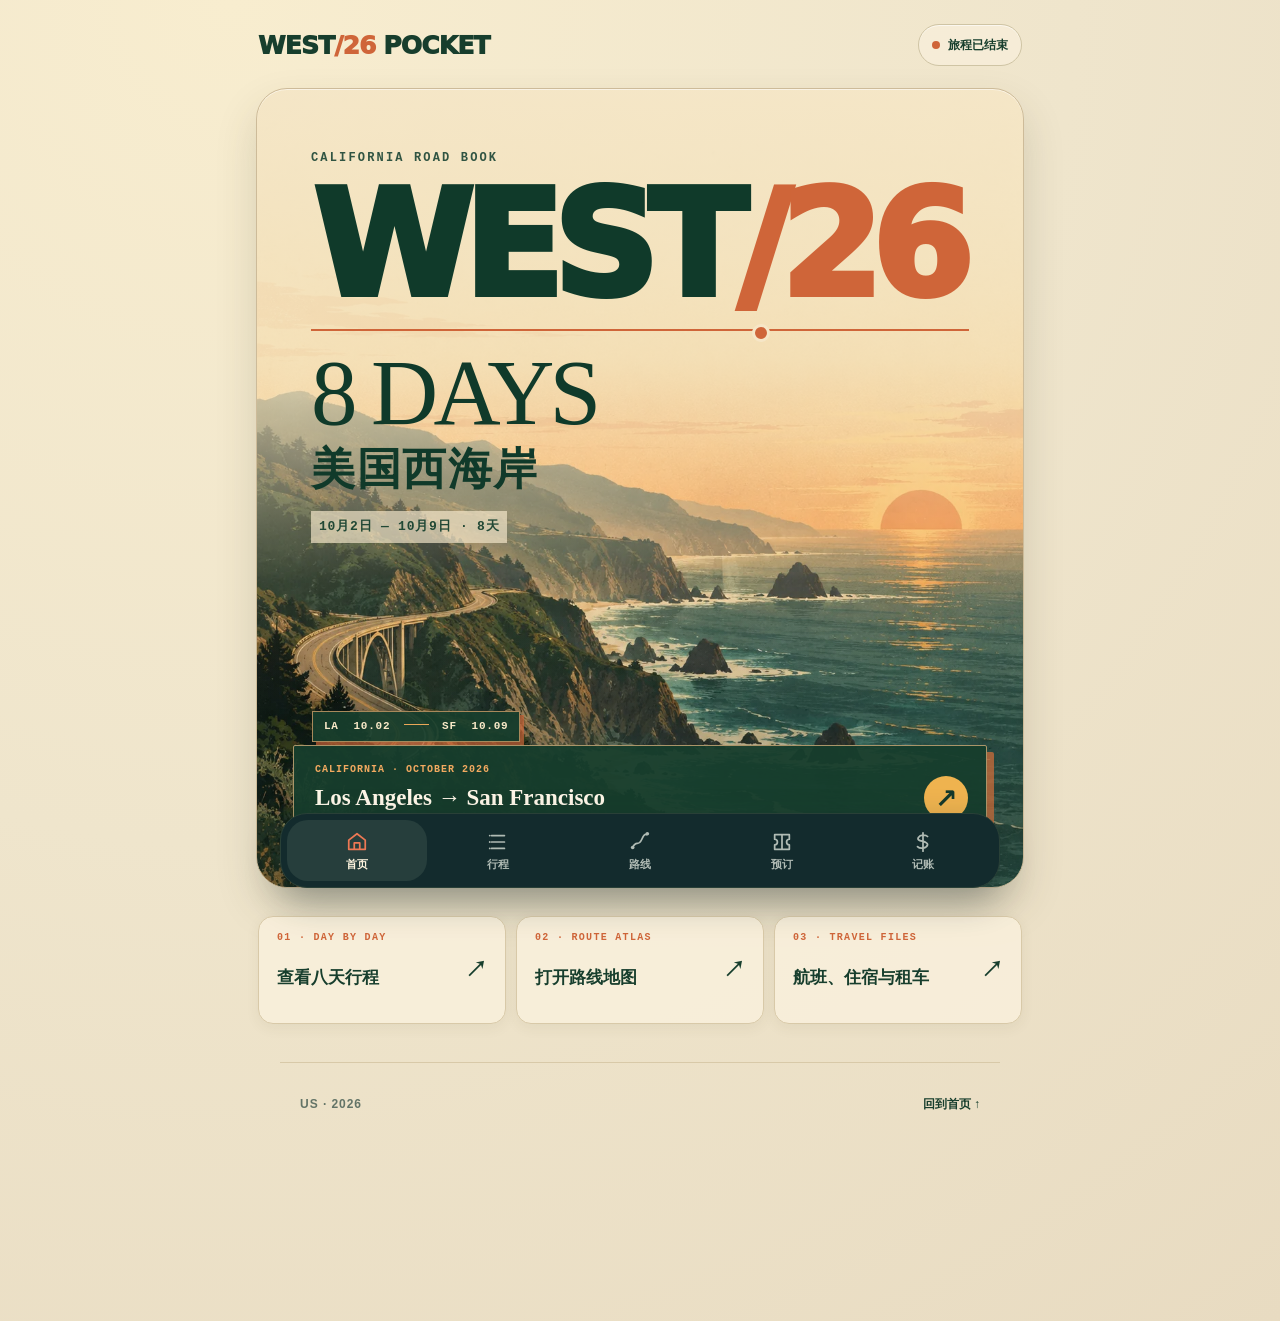
==== us-westcoast-2026/index.html @ 89ce32a7 "Unify travel site around colorful West Coast pocket style" ====
<!doctype html>
<html lang="zh-CN">
<head>
  <meta charset="utf-8">
  <meta name="viewport" content="width=device-width, initial-scale=1, viewport-fit=cover">
  <meta name="theme-color" content="#efe6d1">
  <meta name="format-detection" content="telephone=no">
  <meta name="apple-mobile-web-app-capable" content="yes">
  <meta name="apple-mobile-web-app-status-bar-style" content="default">
  <title>美国西海岸八日旅行</title>
  <meta name="description" content="2026 年 10 月美国西海岸八日旅行计划，包含航班、路线、每日行程、租车、待办与记账。">
  <link rel="stylesheet" href="styles.css?v=20260910-3">
  <link rel="stylesheet" href="ledger.css?v=20260910-2">
  <link rel="stylesheet" href="poster-theme.css?v=20260928-3">
  <link rel="stylesheet" href="unified-theme.css?v=20260928-1">
  <script src="runtime-storage.js?v=20260910-2" defer></script>
  <script src="overview-map.js?v=20260910-2" defer></script>
  <script src="atlas-ui.js?v=20260928-1" defer></script>
  <script src="app.js?v=20260928-1" defer></script>
  <script src="ticket-pdf-preview.js?v=20260910-2" defer></script>
  <script src="ledger.js?v=20260928-1" defer></script>
  <script src="site-navigation.js?v=20260910-2" defer></script>
</head>
<body>
  <a class="skip-link" id="skip-link" href="#main">跳到主要内容</a>
  <header class="topbar" id="topbar">
    <a class="wordmark" id="wordmark" href="#top" aria-label="返回顶部"></a>
    <nav class="primary-navigation" aria-label="主要模块">
      <details class="travel-navigation" id="travel-navigation" hidden>
        <summary id="travel-navigation-trigger">旅行信息</summary>
        <div class="travel-navigation-menu" role="menu" aria-label="旅行信息栏目">
          <a href="#flights" role="menuitem" data-module="flights" hidden>航班</a>
          <a href="#route" role="menuitem" data-module="overview" hidden>路线</a>
          <a href="#itinerary" role="menuitem" data-module="itinerary" hidden>行程</a>
          <a href="#drive" role="menuitem" data-module="driving" hidden>自驾</a>
          <a href="#prep" role="menuitem" data-module="todo" hidden>Todo</a>
        </div>
      </details>
      <a class="primary-navigation__ledger" id="ledger-navigation-link" href="#ledger" data-module="ledger" hidden>记账</a>
    </nav>
  </header>

  <main id="main" data-site-view="travel">
    <div class="travel-panel travel-panel--home" data-travel-panel="home">
      <div class="home-topline">
        <span class="home-edition">WEST<span>/26</span> POCKET</span>
        <span class="departure-pill"><i aria-hidden="true"></i><span id="departure-pill">旅程即将开启</span></span>
      </div>
      <section class="hero" id="top" aria-labelledby="trip-title">
        <div class="hero__copy">
          <p class="hero__eyebrow" id="trip-eyebrow">CALIFORNIA ROAD BOOK</p>
          <span class="hero__masthead" aria-hidden="true">WEST<span>/26</span></span>
          <span class="hero__rule" aria-hidden="true"></span>
          <p class="hero__days" id="poster-day-count">8 DAYS</p>
          <h1 id="trip-title">美国西海岸</h1>
          <p class="hero__date" id="trip-date"></p>
        </div>
        <span class="hero__map-stamp" aria-hidden="true">LA&nbsp; 10.02 <i></i> SF&nbsp; 10.09</span>
        <div class="hero__destination">
          <div><span>CALIFORNIA · OCTOBER 2026</span><strong>Los Angeles → San Francisco</strong><small>穿越约书亚树的沙漠，沿太平洋海岸向北。</small></div>
          <a href="#itinerary" aria-label="查看每日行程">↗</a>
        </div>
      </section>
      <div class="home-shortcuts" aria-label="旅程快捷入口">
        <a href="#itinerary"><span>01 · DAY BY DAY</span><strong>查看八天行程</strong><b aria-hidden="true">↗</b></a>
        <a href="#route"><span>02 · ROUTE ATLAS</span><strong>打开路线地图</strong><b aria-hidden="true">↗</b></a>
        <a href="#bookings"><span>03 · TRAVEL FILES</span><strong>航班、住宿与租车</strong><b aria-hidden="true">↗</b></a>
      </div>
    </div>

    <div class="travel-panel" data-travel-panel="itinerary" hidden>
      <div class="panel-intro"><span>01 / EIGHT DAYS</span><h2>沿着海岸，<br>一天一天走。</h2><p>10 月 2 日至 9 日 · 洛杉矶 → 旧金山</p></div>
      <section class="section itinerary-section" id="itinerary" aria-labelledby="itinerary-title" data-module="itinerary" hidden>
        <div class="section-heading"><div><p class="section-kicker">DAY BY DAY</p><h2 id="itinerary-title">每日行程</h2></div><span class="soft-label" id="day-count"></span></div>
        <div class="timeline" id="timeline"></div>
      </section>
      <section class="section prep-section" id="prep" aria-labelledby="prep-title" data-module="todo" hidden>
        <div class="section-heading"><div><p class="section-kicker">BEFORE WE GO</p><h2 id="prep-title">旅行前准备</h2></div><span class="soft-label" id="todo-progress">0 / 0</span></div>
        <form class="todo-form" id="todo-form"><input id="todo-input" type="text" maxlength="80" placeholder="添加一项准备事项" aria-label="准备事项"><button type="submit">添加</button></form>
        <div class="todo-list" id="todo-list"></div>
      </section>
    </div>

    <div class="travel-panel" data-travel-panel="route" hidden>
      <div class="panel-intro"><span>02 / THE ROUTE</span><h2>从城市到海岸，<br>一路向北。</h2><p>八天旅程 · 加州路线图</p></div>
      <section class="section route-section" id="route" aria-labelledby="route-title" data-module="overview" hidden>
        <div class="section-heading"><div><p class="section-kicker">INTERACTIVE ROUTE ATLAS</p><h2 id="route-title">本次旅程</h2></div><span class="soft-label" id="route-day-count"></span></div>
        <div id="route-explorer"></div>
        <p class="route-caption">底图采用美国人口调查局 2025 年州界数据，地点按实际坐标标注；连线只表达行程顺序。车程为估计值，实时导航与封路情况请以当天信息为准。</p>
      </section>
    </div>

    <div class="travel-panel" id="bookings" data-travel-panel="bookings" hidden>
      <div class="panel-intro"><span>03 / TRAVEL FILES</span><h2>出行信息，<br>都放在这里。</h2><p>航班 · 住宿 · Sixt 租车</p></div>
      <section class="section flights-section" id="flights" aria-labelledby="flights-title" data-module="flights" hidden>
        <div class="section-heading"><div><p class="section-kicker">BOARDING</p><h2 id="flights-title">航班行程</h2></div><p class="section-index" id="flight-index" aria-live="polite">1 / 2</p></div>
        <div class="flight-carousel" id="flight-carousel" aria-label="航班卡片，可左右滑动"></div>
        <div class="carousel-dots" id="flight-dots" aria-hidden="true"></div>
      </section>
      <section class="section stays-section" id="stays" aria-labelledby="stays-title" hidden>
        <div class="section-heading"><div><p class="section-kicker">WHERE TO STAY</p><h2 id="stays-title">住宿预订</h2></div><span class="soft-label">4 STAYS</span></div>
        <div class="stay-list" id="stay-list"></div>
      </section>
      <section class="section drive-section" id="drive" aria-labelledby="drive-title" data-module="driving" hidden>
        <div class="section-heading"><div><p class="section-kicker">ON THE ROAD</p><h2 id="drive-title">自驾信息</h2></div><span class="soft-label" id="rental-provider-label">RENTAL</span></div>
        <div id="rental-card"></div>
        <div class="accordion-stack" id="drive-notes"></div>
      </section>
    </div>

    <footer class="footer"><p id="footer-mark"></p><a href="#top">回到首页 ↑</a></footer>
  </main>

  <main class="ledger-view" id="ledger-view" data-site-view="ledger" data-module="ledger" hidden>
    <div id="ledger-root"></div>
  </main>

  <nav class="bottom-tabs" aria-label="页面导航">
    <a href="#top" data-bottom-tab="home" aria-current="page"><svg viewBox="0 0 24 24" aria-hidden="true"><path d="m3 10 9-7 9 7v10H3zM9 20v-7h6v7"/></svg><span>首页</span></a>
    <a href="#itinerary" data-bottom-tab="itinerary"><svg viewBox="0 0 24 24" aria-hidden="true"><path d="M5 5h14M5 12h14M5 19h14"/><circle cx="3" cy="5" r="1"/><circle cx="3" cy="12" r="1"/><circle cx="3" cy="19" r="1"/></svg><span>行程</span></a>
    <a href="#route" data-bottom-tab="route"><svg viewBox="0 0 24 24" aria-hidden="true"><path d="M4 18c4-9 6 0 10-9s5-3 6-6"/><circle cx="4" cy="18" r="2"/><circle cx="20" cy="3" r="2"/></svg><span>路线</span></a>
    <a href="#bookings" data-bottom-tab="bookings"><svg viewBox="0 0 24 24" aria-hidden="true"><path d="M4 4h16v5a3 3 0 0 0 0 6v5H4v-5a3 3 0 0 0 0-6zM12 4v16"/></svg><span>预订</span></a>
    <a href="#ledger" data-bottom-tab="ledger" data-module="ledger" hidden><svg viewBox="0 0 24 24" aria-hidden="true"><path d="M12 2v20M17 6c-2-2-8-2-10 1-3 5 10 3 10 8-1 4-8 5-11 2"/></svg><span>记账</span></a>
  </nav>

  <dialog class="map-dialog" id="map-dialog">
    <button type="button" class="dialog-close" id="map-close" aria-label="关闭路线图">关闭</button>
    <div id="map-dialog-content"></div>
  </dialog>

  <dialog class="ticket-dialog" id="ticket-dialog" aria-labelledby="ticket-dialog-title">
    <header>
      <div>
        <span>门票与预订</span>
        <h2 id="ticket-dialog-title">门票详情</h2>
      </div>
      <button type="button" id="ticket-dialog-close" aria-label="关闭门票详情">关闭</button>
    </header>
    <div class="ticket-dialog__body" id="ticket-dialog-body"></div>
  </dialog>

  <div class="place-map-overlay" id="place-map" hidden>
    <section class="place-map-sheet" role="dialog" aria-modal="true" aria-labelledby="place-map-title">
      <header><h2 id="place-map-title">地点地图</h2><button id="place-map-close" type="button" aria-label="关闭地点地图">关闭</button></header>
      <iframe id="place-map-frame" title="地点地图" src="about:blank" sandbox="allow-scripts allow-same-origin allow-forms" referrerpolicy="no-referrer-when-downgrade" allowfullscreen></iframe>
      <footer><p>地图需要能够访问 Google 的网络。若一直空白，请在系统浏览器中打开。</p><a id="place-map-external" target="_blank" rel="noopener noreferrer">用 Google Maps 打开 ↗</a></footer>
    </section>
  </div>

  <div class="loading-error" id="loading-error" hidden>
    <strong>行程暂时无法载入</strong>
    <span>请确认 trip-data.json 已通过生成校验，并与网页位于同一目录。</span>
  </div>
</body>
</html>
---- us-westcoast-2026/styles.css ----
:root {
  --paper: #f3f6f2;
  --surface: #ffffff;
  --ink: #13262f;
  --muted: #66757a;
  --line: #d7dfdc;
  --lake: #287b90;
  --lake-soft: #d9ebee;
  --forest: #516b55;
  --terracotta: #b65c3a;
  --warning: #b84635;
  --radius-lg: 24px;
  --radius-md: 16px;
  --shadow: 0 16px 48px rgba(25, 47, 55, 0.08);
  --content: 720px;
  --safe-top: env(safe-area-inset-top, 0px);
  --safe-bottom: env(safe-area-inset-bottom, 0px);
}

* { box-sizing: border-box; }
[data-module][hidden] { display: none !important; }
html { scroll-behavior: smooth; background: var(--paper); }
body {
  margin: 0;
  color: var(--ink);
  background:
    linear-gradient(rgba(40, 123, 144, 0.035) 1px, transparent 1px),
    var(--paper);
  background-size: 100% 32px;
  font-family: -apple-system, BlinkMacSystemFont, "PingFang SC", "Hiragino Sans GB", "Microsoft YaHei", sans-serif;
  -webkit-font-smoothing: antialiased;
  -webkit-tap-highlight-color: transparent;
}

button, a { touch-action: manipulation; }
button { font: inherit; color: inherit; }
a { color: inherit; }
img { display: block; max-width: 100%; }

.skip-link {
  position: fixed;
  left: 12px;
  top: -80px;
  z-index: 100;
  padding: 12px 16px;
  background: var(--ink);
  color: white;
  border-radius: 10px;
}
.skip-link:focus { top: calc(12px + var(--safe-top)); }

.topbar {
  position: sticky;
  top: 0;
  z-index: 20;
  height: calc(48px + var(--safe-top));
  padding: var(--safe-top) 14px 0;
  display: flex;
  align-items: center;
  justify-content: space-between;
  border-bottom: 1px solid rgba(19, 38, 47, 0.08);
  background: rgba(243, 246, 242, 0.91);
  -webkit-backdrop-filter: blur(16px);
  backdrop-filter: blur(16px);
}
.wordmark { min-height: 44px; display: inline-flex; align-items: center; text-decoration: none; font-weight: 800; letter-spacing: 0.06em; font-size: 12px; }
.wordmark span { color: var(--muted); font-weight: 600; }
.topbar nav { display: flex; gap: 2px; }
.topbar nav a {
  min-width: 44px;
  min-height: 44px;
  padding: 0 6px;
  display: inline-flex;
  align-items: center;
  justify-content: center;
  color: var(--muted);
  text-decoration: none;
  font-size: 12px;
  font-weight: 650;
}
.topbar nav a:active { color: var(--lake); }

main { overflow: hidden; }
.hero, .section, .footer { width: min(100%, var(--content)); margin-inline: auto; }
.hero { padding: 32px 18px 24px; min-height: 188px; display: flex; flex-direction: column; justify-content: flex-end; }
.hero__eyebrow, .section-kicker {
  margin: 0 0 10px;
  color: var(--lake);
  font-size: 11px;
  font-weight: 800;
  letter-spacing: 0.16em;
}
.hero h1 { margin: 0; max-width: 620px; font-size: clamp(38px, 12vw, 64px); line-height: 0.98; letter-spacing: -0.06em; font-weight: 820; }
.hero__date { margin: 14px 0 0; font: 650 14px/1.4 ui-monospace, SFMono-Regular, Menlo, monospace; letter-spacing: 0.03em; }

.section { padding: 44px 18px; scroll-margin-top: 48px; }
.flights-section { padding-top: 24px; padding-bottom: 34px; }
.section-heading { margin-bottom: 16px; display: flex; justify-content: space-between; align-items: flex-end; gap: 16px; }
.section-heading h2 { margin: 0; font-size: 30px; line-height: 1; letter-spacing: -0.04em; }
.section-index, .soft-label { margin: 0; color: var(--muted); font: 700 11px/1 ui-monospace, SFMono-Regular, Menlo, monospace; letter-spacing: 0.08em; }

.flight-carousel {
  display: flex;
  gap: 14px;
  overflow-x: auto;
  scroll-snap-type: x mandatory;
  scrollbar-width: none;
  overscroll-behavior-x: contain;
  padding: 2px 0 14px;
}
.flight-carousel::-webkit-scrollbar { display: none; }
.flight-card {
  flex: 0 0 calc(100% - 20px);
  scroll-snap-align: center;
  min-height: 330px;
  padding: 20px;
  border-radius: var(--radius-lg);
  color: #eff8f8;
  background: var(--ink);
  box-shadow: var(--shadow);
  display: flex;
  flex-direction: column;
}
.flight-card__top { color: #a9c3c8; font: 700 11px/1.3 ui-monospace, SFMono-Regular, Menlo, monospace; letter-spacing: 0.08em; }
.flight-card__airlines { margin-top: 7px; color: #7599a0; font-size: 10px; }
.flight-flow { margin-top: 17px; display: grid; grid-template-columns: var(--route-columns); align-items: start; }
.flight-stop { min-width: 0; text-align: center; }
.flight-stop:first-child { text-align: left; }
.flight-stop:last-child { text-align: right; }
.flight-stop__code { display: block; color: #fff; font: 760 clamp(25px, 8vw, 36px)/1 ui-monospace, SFMono-Regular, Menlo, monospace; letter-spacing: -.05em; }
.flight-stop__city { display: block; min-height: 30px; margin-top: 5px; color: #b8cccf; font-size: 11px; line-height: 1.25; }
.flight-stop__dot { position: relative; z-index: 1; display: inline-block; width: 9px; height: 9px; margin: 8px 0 10px; border: 2px solid #8fc6d0; border-radius: 50%; background: var(--ink); }
.flight-stop__timing { display: flex; flex-direction: column; gap: 3px; color: #9db7bc; font-size: 9px; line-height: 1.3; }
.flight-stop__timing b { color: #eff8f8; font-size: 10px; font-weight: 720; }
.flight-stop__timing em { color: #e0a983; font-style: normal; font-size: 9px; }
.flight-segment { min-width: 0; padding-top: 53px; color: #91b9c0; text-align: center; }
.flight-segment span { display: block; overflow: hidden; font: 700 9px/1.2 ui-monospace, SFMono-Regular, Menlo, monospace; text-overflow: ellipsis; white-space: nowrap; }
.flight-segment i { display: block; height: 1px; margin-top: 9px; background: rgba(143,198,208,.5); color: #8fc6d0; font-style: normal; font-size: 13px; line-height: 1px; text-align: right; }
.flight-card__countdown-row { margin-top: auto; padding-top: 18px; border-top: 1px solid rgba(255,255,255,.16); }
.flight-countdown { text-align: left; }
.flight-countdown span { display: block; color: #a9c3c8; font-size: 11px; }
.flight-countdown strong { display: block; margin-top: 5px; color: #fff; font: 760 clamp(22px, 7vw, 30px)/1.1 ui-monospace, SFMono-Regular, Menlo, monospace; letter-spacing: -.03em; font-variant-numeric: tabular-nums; }
.flight-placeholder { margin: 34px 0 22px; }
.flight-placeholder__eyebrow { color: #e0a983; font: 760 10px/1.3 ui-monospace, SFMono-Regular, Menlo, monospace; letter-spacing: .12em; }
.flight-placeholder h3 { margin: 9px 0 0; color: #fff; font-size: clamp(24px, 7vw, 34px); line-height: 1.08; letter-spacing: -.035em; }
.flight-placeholder p { max-width: 520px; margin: 12px 0 0; color: #b8cccf; font-size: 12px; line-height: 1.7; }
.flight-placeholder ul { margin: 14px 0 0; padding: 0; display: flex; flex-wrap: wrap; gap: 7px; list-style: none; }
.flight-placeholder li { padding: 6px 9px; border: 1px solid rgba(143,198,208,.3); border-radius: 999px; color: #d7e7e8; background: rgba(255,255,255,.04); font-size: 10px; }
.carousel-dots { display: flex; justify-content: center; gap: 7px; }
.carousel-dot { width: 6px; height: 6px; border: 0; padding: 0; border-radius: 50%; background: #aebbb8; transition: width .2s ease; }
.carousel-dot.is-active { width: 22px; border-radius: 99px; background: var(--lake); }

.route-map-button { position: relative; display: block; width: 100%; padding: 0; overflow: hidden; border: 1px solid var(--line); border-radius: var(--radius-lg); background: var(--surface); box-shadow: var(--shadow); cursor: zoom-in; }
.route-map-button img { width: 100%; height: auto; }
.route-map-button span { position: absolute; right: 12px; bottom: 12px; padding: 9px 12px; border-radius: 999px; color: white; background: rgba(19,38,47,.86); font-size: 11px; font-weight: 700; backdrop-filter: blur(8px); }
.route-caption { margin: 12px 4px 0; color: var(--muted); font-size: 12px; line-height: 1.6; }

.timeline { position: relative; }
.timeline::before { content: ""; position: absolute; left: 18px; top: 22px; bottom: 26px; width: 1px; background: var(--line); }
.day-card { position: relative; padding-left: 48px; }
.day-card + .day-card { margin-top: 8px; }
.day-dot { position: absolute; left: 12px; top: 25px; z-index: 1; width: 13px; height: 13px; border: 3px solid var(--paper); border-radius: 50%; background: #a5b1ae; box-shadow: 0 0 0 1px #a5b1ae; }
.day-card.is-today .day-dot { background: var(--terracotta); box-shadow: 0 0 0 3px rgba(182,92,58,.18); }
.day-toggle { width: 100%; min-height: 78px; padding: 15px 4px; border: 0; border-bottom: 1px solid var(--line); background: transparent; text-align: left; display: grid; grid-template-columns: 1fr auto; gap: 12px; cursor: pointer; }
.day-meta { color: var(--lake); font: 750 11px/1.3 ui-monospace, SFMono-Regular, Menlo, monospace; letter-spacing: .05em; }
.day-title { margin-top: 5px; font-size: 17px; font-weight: 740; line-height: 1.35; }
.day-locations { margin-top: 5px; color: var(--muted); font-size: 12px; line-height: 1.45; }
.day-ticket-summary { display: inline-flex; min-height: 24px; margin-top: 9px; padding: 4px 8px; align-items: center; border-radius: 999px; font-size: 10px; font-weight: 760; }
.day-ticket-summary.has-pending { color: #8f492e; background: #f6e2d8; }
.day-ticket-summary.is-complete { color: #43654a; background: #dfeade; }
.day-chevron { width: 36px; height: 36px; align-self: center; border: 1px solid var(--line); border-radius: 50%; display: grid; place-items: center; color: var(--lake); transition: transform .2s ease; }
.day-toggle[aria-expanded="true"] .day-chevron { transform: rotate(45deg); }
.day-detail { padding: 18px 0 26px; }
.day-detail[hidden] { display: none; }
.schedule { margin: 0; padding: 0; list-style: none; }
.schedule-item { position: relative; padding: 0 0 21px 82px; min-height: 50px; }
.schedule-item::before { content: ""; position: absolute; left: 70px; top: 6px; bottom: 0; width: 1px; background: #dce4e2; }
.schedule-item:last-child::before { display: none; }
.schedule-time { position: absolute; left: 0; top: 0; width: 62px; color: var(--muted); font: 700 11px/1.45 ui-monospace, SFMono-Regular, Menlo, monospace; }
.schedule-item::after { content: ""; position: absolute; left: 66px; top: 5px; width: 9px; height: 9px; border: 2px solid var(--lake); border-radius: 50%; background: var(--paper); }
.schedule-text { font-size: 13px; line-height: 1.65; }
.schedule-map-links { margin-top: 7px; display: flex; flex-wrap: wrap; gap: 6px; }
.schedule-map-link { min-height: 32px; padding: 6px 9px; display: inline-flex; align-items: center; border: 1px solid #c8dadc; border-radius: 999px; color: #205e6b; background: #edf6f5; text-decoration: none; font-size: 11px; font-weight: 700; }
.schedule-ticket { margin-top: 9px; border: 1px solid #e8c8b8; border-radius: 12px; background: #fff8f4; overflow: hidden; }
.schedule-ticket summary { min-height: 38px; padding: 8px 10px; display: flex; align-items: center; gap: 6px; list-style: none; color: #8f492e; cursor: pointer; font-size: 10px; font-weight: 750; }
.schedule-ticket summary::-webkit-details-marker { display: none; }
.schedule-ticket summary b { margin-left: auto; color: var(--ink); font-size: 11px; }
.schedule-ticket.is-purchased { border-color: #cbdcca; background: #f1f7f0; }
.schedule-ticket.is-purchased summary { color: #43654a; }
.ticket-status-dot { width: 7px; height: 7px; flex: 0 0 7px; border-radius: 50%; background: currentColor; }
.schedule-ticket__body { padding: 0 10px 11px 23px; }
.schedule-ticket__body p { margin: 0; color: #614b42; font-size: 11px; line-height: 1.5; }
.schedule-ticket__body span { display: block; margin-top: 4px; color: var(--muted); font-size: 10px; }
.schedule-ticket__body a { min-height: 34px; margin-top: 5px; display: inline-flex; align-items: center; color: var(--lake); font-size: 10px; font-weight: 750; }
.detail-note { margin: 8px 0 0; padding: 12px 14px; border-left: 2px solid var(--terracotta); background: rgba(182,92,58,.06); color: #6d4c3e; font-size: 12px; line-height: 1.6; }
.costs { margin-top: 10px; display: flex; flex-wrap: wrap; gap: 6px; }
.cost-tag { padding: 7px 9px; border-radius: 8px; background: #e8eeeb; color: #53615e; font-size: 11px; }

.tickets-section { padding-top: 40px; }
.tickets-summary { margin: -5px 0 15px; color: var(--muted); font-size: 11px; line-height: 1.5; }
.ticket-filters { display: flex; gap: 7px; margin-bottom: 14px; overflow-x: auto; }
.ticket-filters button { min-height: 38px; padding: 0 14px; flex: 0 0 auto; border: 1px solid var(--line); border-radius: 999px; background: rgba(255,255,255,.7); color: var(--muted); cursor: pointer; font-size: 11px; font-weight: 720; }
.ticket-filters button.is-active { border-color: var(--ink); color: white; background: var(--ink); }
.ticket-list { display: grid; gap: 11px; }
.ticket-card { padding: 17px; border: 1px solid var(--line); border-radius: var(--radius-md); background: rgba(255,255,255,.78); }
.ticket-card.is-purchased { background: rgba(241,247,240,.82); }
.ticket-card__date { color: var(--lake); font: 740 10px/1.2 ui-monospace, SFMono-Regular, Menlo, monospace; letter-spacing: .06em; }
.ticket-card__head { margin-top: 9px; display: flex; align-items: flex-start; justify-content: space-between; gap: 10px; }
.ticket-card__head h3 { margin: 0; font-size: 16px; line-height: 1.25; }
.ticket-card__head p { margin: 4px 0 0; color: var(--muted); font-size: 10px; }
.ticket-badge { min-height: 25px; padding: 5px 8px; flex: 0 0 auto; border-radius: 999px; color: #8f492e; background: #f6e2d8; font-size: 9px; font-weight: 760; }
.ticket-badge.is-advance-recommended { color: #205e6b; background: #ddecf0; }
.ticket-badge.is-purchased { color: #43654a; background: #dfeade; }
.ticket-card__guidance { margin-top: 15px; padding-top: 13px; border-top: 1px solid var(--line); }
.ticket-card__guidance span { display: block; color: var(--muted); font-size: 9px; letter-spacing: .08em; }
.ticket-card__guidance strong { display: block; margin-top: 4px; font-size: 12px; line-height: 1.5; }
.ticket-details { margin-top: 7px; }
.ticket-details > summary { min-height: 38px; display: inline-flex; align-items: center; color: var(--lake); cursor: pointer; font-size: 11px; font-weight: 750; }
.ticket-details dl { margin: 4px 0 0; }
.ticket-details dl div { padding: 8px 0; border-top: 1px solid var(--line); display: grid; grid-template-columns: 70px 1fr; gap: 8px; font-size: 11px; line-height: 1.5; }
.ticket-details dt { color: var(--muted); }
.ticket-details dd { margin: 0; }
.ticket-uncertainties { margin-top: 8px; padding: 11px; border-radius: 10px; background: #f2f3ef; color: #52605d; font-size: 10px; }
.ticket-uncertainties ul { margin: 5px 0 0; padding-left: 16px; }
.ticket-actions { margin-top: 12px; display: flex; align-items: center; justify-content: space-between; gap: 8px; }
.ticket-actions a, .ticket-actions button { min-height: 40px; display: inline-flex; align-items: center; font-size: 10px; font-weight: 740; }
.ticket-actions a { color: var(--lake); }
.ticket-actions span { color: var(--muted); font-size: 10px; }
.ticket-actions button { padding: 0 12px; border: 0; border-radius: 10px; color: white; background: var(--lake); cursor: pointer; }
.tickets-empty { padding: 28px 0; color: var(--muted); text-align: center; font-size: 12px; }

.rental-panel { overflow: hidden; border-radius: var(--radius-lg); background: var(--ink); color: white; box-shadow: var(--shadow); }
.return-deadline { padding: 22px; background: #fff0e5; color: #713d27; border-bottom: 3px solid #bd6941; }
.return-deadline__label { display: block; font-size: 12px; font-weight: 800; }
.return-deadline > strong { display: block; margin: 12px 0 6px; font-size: clamp(23px,7vw,34px); line-height: 1.3; }
.return-deadline time { font-variant-numeric: tabular-nums; }
.return-deadline > span:not(:first-child), .return-deadline small { font-size: 11px; line-height: 1.6; }
.return-deadline p { margin: 10px 0; font-size: 12px; overflow-wrap: anywhere; }
.return-deadline__timer { padding: 12px 0; border-block: 1px solid #e7c6ad; font-size: 16px; font-weight: 750; font-variant-numeric: tabular-nums; }
.return-deadline__warning { font-weight: 750; }
.return-deadline.is-urgent { background: #ffe1da; color: #8c291f; border-color: #b84635; }
.rental-countdown { padding: 24px; background: var(--lake); }
.rental-countdown span { display: block; color: #d6ebee; font-size: 11px; font-weight: 700; letter-spacing: .08em; }
.rental-countdown strong { display: block; margin-top: 8px; font: 760 clamp(28px, 9vw, 44px)/1.05 ui-monospace, SFMono-Regular, Menlo, monospace; letter-spacing: -.05em; }
.rental-countdown small { display: block; margin-top: 10px; color: #d6ebee; line-height: 1.5; }
.rental-details { padding: 22px; }
.rental-car { font-size: 19px; font-weight: 750; }
.rental-sub { margin-top: 5px; color: #abc0c4; font-size: 12px; }
.rental-stops { margin-top: 24px; display: grid; gap: 16px; }
.rental-stop { display: grid; grid-template-columns: 58px 1fr; gap: 12px; }
.rental-stop__label { color: #7fa8b0; font: 700 10px/1.5 ui-monospace, SFMono-Regular, Menlo, monospace; }
.rental-stop b { display: block; font-size: 14px; }
.rental-stop span { display: block; margin-top: 4px; color: #abc0c4; font-size: 12px; line-height: 1.5; }
.rental-price { margin-top: 20px; padding-top: 18px; border-top: 1px solid rgba(255,255,255,.14); display: flex; justify-content: space-between; color: #abc0c4; font-size: 12px; }
.rental-price strong { color: white; font: 720 15px/1 ui-monospace, SFMono-Regular, Menlo, monospace; }

.accordion-stack { margin-top: 14px; display: grid; gap: 10px; }
.accordion { border: 1px solid var(--line); border-radius: var(--radius-md); background: rgba(255,255,255,.72); overflow: hidden; }
.accordion summary { min-height: 54px; padding: 16px; cursor: pointer; list-style: none; display: flex; justify-content: space-between; align-items: center; font-size: 14px; font-weight: 740; }
.accordion summary::-webkit-details-marker { display: none; }
.accordion summary::after { content: "+"; width: 28px; height: 28px; display: grid; place-items: center; border: 1px solid var(--line); border-radius: 50%; color: var(--lake); }
.accordion[open] summary::after { content: "−"; }
.accordion ul { margin: 0; padding: 0 18px 18px 38px; color: #47575b; }
.accordion li { margin: 9px 0; font-size: 12px; line-height: 1.65; }

.packing-progress { height: 4px; margin: -8px 0 24px; border-radius: 99px; background: #dbe3e0; overflow: hidden; }
.packing-progress span { display: block; width: 0; height: 100%; background: var(--lake); transition: width .2s ease; }
.packing-group + .packing-group { margin-top: 25px; }
.packing-group h3 { margin: 0 0 8px; color: var(--muted); font-size: 11px; letter-spacing: .1em; }
.packing-item { min-height: 52px; border-bottom: 1px solid var(--line); display: flex; align-items: center; gap: 12px; cursor: pointer; font-size: 14px; }
.packing-item input { appearance: none; width: 22px; height: 22px; margin: 0; flex: 0 0 22px; border: 1.5px solid #93a5a2; border-radius: 7px; background: transparent; display: grid; place-items: center; }
.packing-item input::after { content: "✓"; color: white; font-size: 14px; opacity: 0; transform: scale(.6); transition: .15s ease; }
.packing-item input:checked { border-color: var(--lake); background: var(--lake); }
.packing-item input:checked::after { opacity: 1; transform: scale(1); }
.packing-item:has(input:checked) span { color: #87928f; text-decoration: line-through; }
.text-button { min-height: 44px; margin-top: 18px; padding: 0; border: 0; background: transparent; color: var(--muted); font-size: 12px; text-decoration: underline; cursor: pointer; }

.footer { padding: 46px 20px calc(50px + var(--safe-bottom)); border-top: 1px solid var(--line); display: flex; justify-content: space-between; color: var(--muted); font-size: 12px; }
.footer p { margin: 0; font-weight: 750; letter-spacing: .08em; }
.footer a { min-height: 44px; margin-top: -15px; display: flex; align-items: center; text-decoration: none; }

.map-dialog { width: 100%; max-width: 760px; height: 100%; max-height: none; margin: 0; padding: calc(56px + var(--safe-top)) 0 var(--safe-bottom); border: 0; background: #0e1b21; overflow: auto; }
.map-dialog::backdrop { background: rgba(7,18,22,.88); }
.map-dialog.is-fallback-open { position: fixed; inset: 0; z-index: 50; display: block; }
.map-dialog img { width: 100%; height: auto; }
.dialog-close { position: fixed; z-index: 2; top: calc(10px + var(--safe-top)); right: 12px; min-width: 54px; min-height: 40px; border: 0; border-radius: 999px; background: rgba(255,255,255,.92); color: var(--ink); font-size: 12px; font-weight: 700; }
.loading-error { position: fixed; left: 16px; right: 16px; bottom: calc(16px + var(--safe-bottom)); z-index: 30; padding: 16px; border-radius: 14px; color: white; background: var(--warning); box-shadow: var(--shadow); }
.loading-error strong, .loading-error span { display: block; }
.loading-error span { margin-top: 5px; font-size: 12px; line-height: 1.5; }

:focus-visible { outline: 3px solid rgba(40,123,144,.45); outline-offset: 3px; }

.place-map-overlay { position: fixed; inset: 0; z-index: 60; background: rgba(7,18,22,.6); display: flex; align-items: flex-end; justify-content: center; }
.place-map-overlay[hidden] { display: none; }
.place-map-sheet { width: min(100%,720px); height: 85vh; height: 85dvh; display: flex; flex-direction: column; background: var(--paper); border-radius: 20px 20px 0 0; overflow: hidden; padding-bottom: var(--safe-bottom); }
.place-map-sheet header { padding: 10px 16px; display: flex; align-items: center; justify-content: space-between; gap: 12px; }
.place-map-sheet h2 { margin: 0; font-size: 17px; overflow-wrap: anywhere; }
.place-map-sheet button { flex-shrink: 0; min-height: 44px; min-width: 48px; border: 0; background: transparent; color: var(--lake); }
.place-map-sheet iframe { width: 100%; flex: 1; min-height: 0; border: 0; background: #e8eeeb; }
.place-map-sheet footer { padding: 10px 16px; }
.place-map-sheet footer p { margin: 0; color: var(--muted); font-size: 11px; line-height: 1.5; }
.place-map-sheet footer a { display: flex; min-height: 44px; align-items: center; color: var(--lake); font-size: 13px; font-weight: 700; }

/* Compact ticket completion, driving notes and user-managed trip preparation */
.schedule-ticket { min-height: 58px; padding: 9px 10px; background: #fff2ed; display: grid; grid-template-columns: 21px minmax(0,1fr) auto; align-items: flex-start; gap: 9px; }
.schedule-ticket__toggle { display: contents; cursor: pointer; }
.schedule-ticket input { position: absolute; opacity: 0; pointer-events: none; }
.schedule-ticket__check { width: 21px; height: 21px; margin-top: 1px; flex: 0 0 21px; border: 1.5px solid #ba765d; border-radius: 7px; color: transparent; display: grid; place-items: center; font-size: 12px; }
.schedule-ticket__content { min-width: 0; display: grid; grid-template-columns: auto 1fr; align-items: baseline; gap: 2px 7px; }
.schedule-ticket__status { color: #995137; font-size: 9px; font-weight: 780; }
.schedule-ticket__content strong { overflow: hidden; color: var(--ink); font-size: 11px; text-overflow: ellipsis; white-space: nowrap; }
.schedule-ticket__content small { grid-column: 1 / -1; color: #795c50; font-size: 9px; line-height: 1.45; }
.schedule-ticket__open { align-self: center; min-width: 44px; min-height: 36px; padding: 0 8px; border: 0; border-left: 1px solid rgba(153,81,55,.18); background: transparent; color: #8f492e; cursor: pointer; font-size: 10px; font-weight: 760; }
.schedule-ticket.is-purchased { border-color: #cbdcca; background: #eaf3e9; }
.schedule-ticket.is-purchased .schedule-ticket__check { border-color: var(--forest); color: white; background: var(--forest); }
.schedule-ticket.is-purchased .schedule-ticket__status { color: var(--forest); }
.schedule-ticket.is-purchased .schedule-ticket__content strong { color: #708072; text-decoration: line-through; }
.schedule-ticket.is-purchased .schedule-ticket__content small { display: none; }
.schedule-ticket.is-purchased .schedule-ticket__open { color: var(--forest); border-left-color: rgba(81,107,85,.2); }

.ticket-dialog { width: min(100% - 28px,720px); max-height: min(88dvh,820px); padding: 0; border: 1px solid rgba(19,38,47,.12); border-radius: 20px; background: var(--paper); box-shadow: 0 22px 70px rgba(19,38,47,.2); overflow: hidden; }
.ticket-dialog[open] { display: flex; flex-direction: column; }
.ticket-dialog::backdrop { background: rgba(7,18,22,.58); backdrop-filter: blur(3px); }
.ticket-dialog > header { min-height: 76px; padding: 16px 18px; display: flex; align-items: center; justify-content: space-between; gap: 16px; border-bottom: 1px solid var(--line); }
.ticket-dialog > header span { display: block; color: var(--lake); font-size: 10px; font-weight: 780; letter-spacing: .12em; }
.ticket-dialog > header h2 { margin: 5px 0 0; font-size: 21px; letter-spacing: -.035em; }
.ticket-dialog > header button { min-width: 52px; min-height: 40px; border: 0; border-radius: 999px; background: white; color: var(--lake); cursor: pointer; font-size: 12px; font-weight: 720; }
.ticket-dialog__body { min-height: 0; padding: 18px; overflow: auto; flex: 1 1 auto; }
.ticket-dialog__status { margin: 0; color: var(--terracotta); font-size: 11px; font-weight: 780; }
.ticket-dialog__guidance { margin: 8px 0 16px; color: #47575b; font-size: 13px; line-height: 1.65; }
.ticket-dialog__preview { width: 100%; min-height: min(58dvh,520px); max-height: 62dvh; border: 1px solid var(--line); border-radius: 12px; background: white; object-fit: contain; }
.ticket-dialog__preview--pdf { display: block; height: min(68dvh,680px); max-height: none; object-fit: initial; }
.ticket-dialog__empty { margin: 18px 0; padding: 24px 16px; border: 1px dashed var(--line); border-radius: 12px; color: var(--muted); text-align: center; font-size: 12px; line-height: 1.6; }
.ticket-dialog__links { margin-top: 14px; display: flex; flex-wrap: wrap; gap: 8px; }
.ticket-dialog__links a { min-height: 42px; padding: 0 13px; display: inline-flex; align-items: center; border: 1px solid #c8dadc; border-radius: 999px; color: #205e6b; background: #edf6f5; text-decoration: none; font-size: 12px; font-weight: 720; }

.accordion-stack { margin-top: 14px; display: block; }
.drive-note-tabs { display: grid; grid-template-columns: repeat(3, 1fr); border-bottom: 1px solid var(--line); }
.drive-note-tabs button { position: relative; min-width: 0; min-height: 48px; padding: 12px 4px; border: 0; background: transparent; color: var(--muted); cursor: pointer; font-size: 12px; font-weight: 650; }
.drive-note-tabs button::after { content: ""; position: absolute; bottom: -1px; left: 20%; right: 20%; height: 2px; border-radius: 2px; background: transparent; }
.drive-note-tabs button[aria-expanded="true"] { color: var(--ink); font-weight: 780; }
.drive-note-tabs button[aria-expanded="true"]::after { background: var(--lake); }
.drive-note-panel { padding: 8px 4px 4px; }
.drive-note-panel[hidden] { display: none; }
.drive-note-panel ul { margin: 0; padding: 0; list-style: none; color: #47575b; }
.drive-note-panel li { position: relative; margin: 0; padding: 12px 0 12px 14px; font-size: 12px; line-height: 1.7; }
.drive-note-panel li + li { border-top: 1px solid var(--line); }
.drive-note-panel li::before { content: ""; position: absolute; left: 0; top: 20px; width: 4px; height: 4px; border-radius: 50%; background: #8ca5a7; }

.todo-form { display: grid; grid-template-columns: 1fr auto; gap: 8px; }
.todo-form input { min-width: 0; min-height: 48px; padding: 0 14px; border: 1px solid var(--line); border-radius: 13px; background: rgba(255,255,255,.8); font: inherit; font-size: 13px; outline: none; }
.todo-form input:focus { border-color: var(--lake); box-shadow: 0 0 0 3px rgba(40,123,144,.1); }
.todo-form button { min-width: 64px; min-height: 48px; border: 0; border-radius: 13px; color: white; background: var(--ink); cursor: pointer; font-size: 12px; font-weight: 750; }
.todo-list { margin-top: 13px; }
.todo-item { min-height: 54px; border-bottom: 1px solid var(--line); display: grid; grid-template-columns: 1fr auto; align-items: center; gap: 8px; }
.todo-item label { min-width: 0; min-height: 54px; display: flex; align-items: center; gap: 10px; cursor: pointer; }
.todo-item input { position: absolute; opacity: 0; pointer-events: none; }
.todo-check { width: 22px; height: 22px; flex: 0 0 22px; border: 1.5px solid #93a5a2; border-radius: 7px; color: transparent; display: grid; place-items: center; font-size: 12px; }
.todo-text { min-width: 0; font-size: 13px; overflow-wrap: anywhere; }
.todo-item.is-complete .todo-check { border-color: var(--forest); color: white; background: var(--forest); }
.todo-item.is-complete .todo-text { color: #87928f; text-decoration: line-through; }
.todo-delete { min-width: 44px; min-height: 44px; padding: 0; border: 0; color: #9a7062; background: transparent; cursor: pointer; font-size: 10px; }
.todo-empty { margin: 0; padding: 22px 0 8px; color: var(--muted); text-align: center; font-size: 11px; }

@media (min-width: 700px) {
  .topbar { padding-inline: max(24px, calc((100vw - var(--content)) / 2)); }
  .hero { min-height: 260px; padding-inline: 0; }
  .section { padding-inline: 0; }
  .flight-card { flex-basis: 86%; min-height: 350px; }
  .rental-stops { grid-template-columns: 1fr 1fr; }
}

@media (prefers-reduced-motion: reduce) {
  html { scroll-behavior: auto; }
  *, *::before, *::after { transition-duration: .01ms !important; animation-duration: .01ms !important; }
}

/* Map is the main surface; date controls remain compact. */
.route-region-tabs,.route-day-tabs { display:flex;align-items:center;gap:5px;flex-wrap:wrap;margin-bottom:10px; }
.route-region-tabs button,.route-day-tabs button { border:0;background:transparent;padding:7px 10px;font-size:13px;border-radius:6px;cursor:pointer; }
.route-region-tabs button[aria-pressed="true"] {background:var(--ink);color:white;}
.route-day-tabs button {font-size:12px;padding:7px 8px;}
.route-day-tabs button[aria-pressed="true"] {background:white;box-shadow:inset 0 0 0 1px var(--line);}
.route-day-tabs i {display:inline-block;width:6px;height:6px;border-radius:50%;background:var(--route-color);margin-right:5px;}
.travel-map-scroll {overflow-x:auto;overscroll-behavior-inline:contain;scrollbar-width:thin;border-radius:12px;border:1px solid var(--line);background:#f6f6f1;}
.travel-map-canvas {position:relative;min-width:700px;}
.travel-map-canvas svg {display:block;width:100%;height:auto;}
.map-utility {display:flex;justify-content:space-between;align-items:center;margin:5px 0 12px;font-size:12px;color:var(--muted);}
.map-utility button {border:0;background:transparent;font-size:12px;padding:8px;cursor:pointer;}
.transport-pin {position:absolute;transform:translate(-50%,-50%);font-size:11px;line-height:1.2;border:1px solid var(--route-color);background:white;color:var(--ink);padding:5px 7px;border-radius:20px;cursor:pointer;box-shadow:0 2px 6px #13262f22;white-space:nowrap;}
.transport-pin::before {content:"";position:absolute;inset:-6px;}
.transport-pin[aria-expanded="true"] {background:var(--route-color);color:white;}
.transport-popover {position:fixed;z-index:100;width:min(300px,calc(100vw - 16px));padding:16px 30px 14px 16px;border:1px solid var(--line);border-radius:12px;background:white;box-shadow:0 8px 32px #13262f30;font-size:14px;line-height:1.6;}
.transport-popover strong {font-size:13px;}
.transport-popover p {margin:7px 0 0;}
.transport-popover button {position:absolute;right:4px;top:4px;background:transparent;border:0;width:28px;height:28px;cursor:pointer;}
.route-list-overview {border-top:1px solid var(--line);}
.route-list-overview a {display:flex;gap:16px;padding:14px 0;border-bottom:1px solid var(--line);text-decoration:none;font-size:14px;}
.route-list-overview span {white-space:nowrap;color:var(--muted);font-size:12px;}
.day-detail .travel-map-block {margin:0 0 22px;}
#map-dialog {width:96vw;max-width:1448px;overflow:auto;padding:48px 12px 12px;background:#f6f6f1;}
#map-dialog-content {overflow:auto;}
#map-dialog-content .travel-map-canvas {min-width:1100px;}
button:focus-visible,a:focus-visible {outline:2px solid var(--lake);outline-offset:3px;}
@media(min-width:1000px) {.route-section {width:min(1100px,calc(100vw - 64px));max-width:none;margin-left:50%;transform:translateX(-50%);} .travel-map-canvas {min-width:0;}}
.is-overview .travel-map-canvas {min-width:0;}

/* Daily and Overview deliberately share one full-map canvas and viewport. */
.is-daily .travel-map-scroll {overflow:hidden;}
.is-daily .travel-map-canvas {width:100%;min-width:0;}
.map-place-dot {position:absolute;transform:translate(-50%,-50%);width:24px;height:24px;padding:0;border:0;border-radius:50%;background:transparent;display:grid;place-items:center;cursor:pointer;}
.map-place-dot span {display:block;width:11px;height:11px;border:1.5px solid #fffdf6;background:var(--route-color);border-radius:50%;box-shadow:0 0 0 1px var(--route-color);}
.map-place-dot:hover span,.map-place-dot[aria-expanded="true"] span {box-shadow:0 0 0 4px #ffffffa8,0 0 0 5px var(--route-color);}
.transport-pin {transform:translate(-50%,-50%);width:28px;height:28px;display:grid;place-items:center;padding:6px;border-radius:8px;border:1px solid var(--route-color);color:var(--route-color);box-shadow:0 2px 5px #13262f18;}
.transport-pin::before {inset:-3px;}
.transport-pin svg {width:15px;height:15px;}
.transport-pin[aria-expanded="true"] {background:var(--route-color);color:white;}
.route-popover {position:fixed;z-index:100;width:min(360px,calc(100vw - 16px));max-height:calc(100dvh - 16px);overflow:auto;padding:16px;border:1px solid var(--line);border-radius:13px;background:#fff;box-shadow:0 10px 36px #13262f33;color:var(--ink);}
.route-popover .route-popover-close {position:absolute;right:5px;top:5px;display:grid;place-items:center;width:30px;height:30px;padding:0;border:0;border-radius:50%;background:transparent;font-size:20px;cursor:pointer;}
.route-place-popover header {padding-right:22px;margin-bottom:10px;}
.route-place-popover header small {display:block;color:var(--muted);font-size:12px;margin-bottom:4px;}
.route-place-popover header strong {font-size:15px;}
.route-place-popover iframe {display:block;width:100%;height:min(240px,35dvh);border:1px solid var(--line);border-radius:8px;background:#edf1ea;}
.route-place-popover footer {display:flex;flex-direction:column;gap:7px;margin-top:10px;font-size:13px;}
.route-place-popover footer small {font-size:12px;color:var(--muted);}
.popup-place-options {display:flex;gap:5px;flex-wrap:wrap;margin-bottom:10px;}
.popup-place-options button {padding:6px 9px;border:1px solid var(--line);border-radius:6px;background:white;font-size:12px;cursor:pointer;}

.ledger-confirm-dialog { width: min(100% - 40px, 380px); padding: 0; border: 1px solid rgba(19,38,47,.14); border-radius: 18px; background: var(--paper); color: var(--ink); box-shadow: 0 22px 70px rgba(19,38,47,.28); }
.ledger-confirm-dialog::backdrop { background: rgba(7,18,22,.55); backdrop-filter: blur(3px); }
.ledger-confirm-card { padding: 24px 22px 18px; }
.ledger-confirm-card p { margin: 0; font-size: 17px; font-weight: 700; line-height: 1.55; text-align: center; }
.ledger-confirm-actions { display: grid; grid-template-columns: 1fr 1fr; gap: 10px; margin-top: 24px; }
.ledger-confirm-actions button { min-height: 46px; border: 1px solid var(--line); border-radius: 12px; background: white; color: var(--ink); font: inherit; font-size: 14px; font-weight: 720; cursor: pointer; }
.ledger-confirm-actions .ledger-confirm-danger { border-color: rgba(171,67,55,.28); background: #fff1ee; color: #a13f34; }
.popup-place-options button[aria-pressed="true"] {background:var(--ink);color:white;}
.transport-popover {width:min(320px,calc(100vw - 16px));padding-right:32px;font-size:14px;line-height:1.65;}
.transport-leg + .transport-leg {margin-top:10px;padding-top:10px;border-top:1px solid var(--line);}
.transport-leg strong {font-size:13px;}
.transport-leg p {margin:5px 0 0;}
#map-dialog-content .daily-fullscreen {min-width:850px;}

@media (max-width:699px) {
  .is-daily .map-place-dot {width:14px;height:14px;}
  .is-daily .map-place-dot span {width:8px;height:8px;border-width:1px;}
  .is-daily .transport-pin {width:24px;height:24px;padding:5px;border-radius:7px;}
  .is-daily .transport-pin svg {width:13px;height:13px;}
  #map-dialog-content .daily-fullscreen {width:100%;min-width:0;}
}
---- us-westcoast-2026/ledger.css ----
/* Primary travel / ledger view switch. Ledger component styles follow below. */
[data-site-view][hidden] { display: none !important; }

.topbar .primary-navigation {
  display: flex;
  align-items: center;
  gap: 4px;
}

.travel-navigation { position: relative; }
.travel-navigation summary {
  position: relative;
  min-height: 44px;
  padding: 0 9px;
  display: inline-flex;
  align-items: center;
  gap: 4px;
  color: var(--muted);
  cursor: pointer;
  list-style: none;
  font-size: 12px;
  font-weight: 680;
}
.travel-navigation summary::-webkit-details-marker { display: none; }
.travel-navigation summary span { transition: transform .18s ease; }
.travel-navigation[open] summary span { transform: rotate(180deg); }
.travel-navigation summary[aria-current="page"],
.topbar .primary-navigation__ledger[aria-current="page"] { color: var(--ink); }
.travel-navigation summary[aria-current="page"]::after,
.topbar .primary-navigation__ledger[aria-current="page"]::after {
  content: "";
  position: absolute;
  left: 9px;
  right: 9px;
  bottom: 0;
  height: 2px;
  border-radius: 2px 2px 0 0;
  background: var(--lake);
}

.topbar .primary-navigation__ledger {
  position: relative;
  min-width: 44px;
  min-height: 44px;
  padding: 0 7px;
  display: inline-flex;
  align-items: center;
  justify-content: center;
  color: var(--muted);
  text-decoration: none;
  font-size: 12px;
  font-weight: 680;
}

.travel-navigation-menu {
  position: fixed;
  z-index: 40;
  top: calc(54px + var(--safe-top));
  left: 14px;
  right: 14px;
  width: min(420px, calc(100vw - 28px));
  margin-inline: auto;
  padding: 9px;
  display: grid;
  grid-template-columns: repeat(auto-fit, minmax(64px, 1fr));
  gap: 5px;
  border: 1px solid rgba(19, 38, 47, .1);
  border-radius: 15px;
  background: rgba(255, 255, 255, .97);
  box-shadow: 0 16px 44px rgba(19, 38, 47, .14);
  -webkit-backdrop-filter: blur(18px);
  backdrop-filter: blur(18px);
}

.topbar .travel-navigation-menu a {
  min-width: 0;
  min-height: 42px;
  padding: 0 6px;
  border-radius: 9px;
  color: #526166;
  background: #f4f7f5;
  font-size: 11px;
  font-weight: 690;
}
.topbar .travel-navigation-menu a:active { color: white; background: var(--ink); }

.ledger-view {
  min-height: calc(100vh - 48px);
  min-height: calc(100dvh - 48px);
  background: #fafbf9;
}
.ledger-view:not([hidden]) { animation: ledger-view-in .16s ease-out; }
body[data-active-view="ledger"] { background: #fafbf9; }
body[data-active-view="ledger"] .topbar { background: rgba(250, 251, 249, .93); }

@keyframes ledger-view-in {
  from { opacity: .45; transform: translateY(4px); }
  to { opacity: 1; transform: translateY(0); }
}

@media (max-width: 380px) {
  .wordmark span { display: none; }
  .travel-navigation summary { padding-inline: 7px; }
  .travel-navigation summary[aria-current="page"]::after { left: 7px; right: 7px; }
}

@media (prefers-reduced-motion: reduce) {
  .ledger-view:not([hidden]) { animation: none; }
}

/* Travel ledger: quiet white surfaces, circular people, and tabular totals. */
.ledger-app {
  width: min(100%, 720px);
  min-height: calc(100vh - 48px);
  min-height: calc(100dvh - 48px);
  margin: 0 auto;
  padding: 30px 18px calc(58px + var(--safe-bottom));
  color: var(--ink);
  font-variant-numeric: tabular-nums;
}
.ledger-app button, .ledger-app input, .ledger-app select { font-family: inherit; }
.ledger-app h1, .ledger-app h2, .ledger-app h3, .ledger-app p { margin: 0; }
.ledger-page-header { display: flex; align-items: center; justify-content: space-between; gap: 18px; }
.ledger-page-header h1 { font-size: clamp(30px, 9vw, 42px); line-height: 1; letter-spacing: -.055em; font-weight: 820; }
.ledger-header-actions { display: flex; align-items: center; gap: 5px; }
.ledger-text-button, .ledger-icon-button {
  min-height: 42px; padding: 0 9px; border: 0; border-radius: 9px;
  color: var(--lake); background: transparent; cursor: pointer; font-size: 11px; font-weight: 740;
}
.ledger-icon-button { padding: 0 13px; border: 1px solid rgba(19,38,47,.14); border-radius: 999px; color: var(--ink); background: #fff; }
.ledger-text-button:hover, .ledger-icon-button:hover { background: #edf5f4; }
.ledger-text-button:active, .ledger-icon-button:active, .ledger-primary-button:active, .ledger-secondary-button:active { transform: translateY(1px); }
.ledger-danger-button { color: #aa5d4d; }
.ledger-tabs { display: flex; gap: 26px; margin-top: 26px; border-bottom: 1px solid rgba(19,38,47,.1); }
.ledger-tab { position: relative; min-height: 50px; padding: 0; border: 0; color: #899598; background: transparent; cursor: pointer; font-size: 14px; font-weight: 740; }
.ledger-tab::after { content: ""; position: absolute; left: 0; right: 0; bottom: -1px; height: 3px; border-radius: 3px 3px 0 0; background: transparent; }
.ledger-tab.ledger-is-active { color: var(--ink); }
.ledger-tab.ledger-is-active::after { background: var(--lake); }
.ledger-live { min-height: 0; margin-top: 8px; color: var(--lake); font-size: 11px; line-height: 1.4; }
.ledger-live:empty { display: none; }
.ledger-tab-panel[hidden] { display: none; }
.ledger-section-heading { display: flex; align-items: flex-end; justify-content: space-between; gap: 14px; }
.ledger-section-heading h2 { margin-top: 4px; font-size: 19px; line-height: 1.2; letter-spacing: -.025em; font-weight: 790; }
.ledger-section-kicker { color: #7b898b; font-size: 11px; line-height: 1.3; font-weight: 760; letter-spacing: .07em; }
.ledger-soft-count { color: #8a9798; font-size: 11px; }

.ledger-members-strip { margin-top: 27px; }
.ledger-members-strip-heading { display: flex; align-items: center; justify-content: space-between; gap: 12px; }
.ledger-members-strip-heading > div { display: flex; align-items: baseline; gap: 8px; }
.ledger-members-strip-heading strong { font-size: 19px; font-weight: 790; }
.ledger-members-strip-heading span { color: #8a9798; font-size: 11px; }
.ledger-members-inline { display: flex; flex-wrap: wrap; gap: 18px 22px; margin-top: 17px; }
.ledger-person-static, .ledger-add-person { width: 50px; display: grid; justify-items: center; gap: 6px; color: #748184; font-size: 10px; text-align: center; }
.ledger-add-person { min-height: 67px; padding: 0; border: 0; color: var(--lake); background: transparent; cursor: pointer; }
.ledger-add-person > span { width: 42px; height: 42px; display: grid; place-items: center; border: 1px dashed #a7c4c8; border-radius: 50%; font-size: 23px; font-weight: 400; }
.ledger-add-person small { font-size: 10px; }
.ledger-avatar { --ledger-avatar-color: #287b90; width: 42px; height: 42px; display: inline-grid; flex: 0 0 auto; place-items: center; border-radius: 50%; color: #fff; background: var(--ledger-avatar-color); font-size: 17px; font-weight: 790; line-height: 1; }
.ledger-avatar-small { width: 28px; height: 28px; font-size: 11px; }
.ledger-avatar-tiny { width: 24px; height: 24px; font-size: 10px; }
.ledger-avatar-stack { display: inline-flex; align-items: center; }
.ledger-avatar-stack .ledger-avatar + .ledger-avatar { margin-left: -5px; border: 2px solid #fff; }

.ledger-entry-card, .ledger-list-section, .ledger-transfer-list, .ledger-member-stats-list, .ledger-stats-overview {
  border: 1px solid rgba(19,38,47,.1); border-radius: 16px; background: #fff;
  box-shadow: 0 12px 32px rgba(18,42,50,.055), 0 1px 3px rgba(18,42,50,.035);
}
.ledger-entry-card { margin-top: 27px; padding: 20px; }
.ledger-bill-form { margin-top: 19px; }
.ledger-amount-block { width: min(100%, 310px); display: grid; grid-template-columns: minmax(108px, 124px) minmax(0, 176px); align-items: start; gap: 10px; padding-bottom: 0; border-bottom: 0; }
.ledger-field, .ledger-fieldset { min-width: 0; margin: 0; padding: 0; border: 0; }
.ledger-field-label, .ledger-fieldset legend { display: block; margin-bottom: 7px; color: #788688; font-size: 11px; line-height: 1.3; font-weight: 720; }
.ledger-field-label small, .ledger-fieldset legend small { margin-left: 4px; color: #a1acad; font-size: 10px; font-weight: 560; }
.ledger-select, .ledger-input { width: 100%; min-height: 44px; border: 1px solid rgba(19,38,47,.13); border-radius: 10px; outline: 0; color: var(--ink); background: #fff; }
.ledger-select { padding: 0 10px; appearance: none; font-size: 12px; font-weight: 760; }
.ledger-input { padding: 0 12px; font-size: 13px; }
.ledger-input:focus, .ledger-select:focus, .ledger-amount-input:focus { border-color: #9fc4c9; box-shadow: 0 0 0 3px rgba(40,123,144,.1); }
.ledger-amount-input { width: 100%; min-width: 0; min-height: 44px; padding: 0; border: 0; outline: 0; color: var(--ink); background: transparent; text-align: right; font-size: clamp(28px, 9vw, 38px); font-weight: 780; letter-spacing: -.045em; }
.ledger-amount-input::placeholder { color: #b8c2c2; }
.ledger-converted-field { max-width: 310px; padding: 14px 0 0; border-bottom: 0; }
.ledger-converted-input-wrap { display: grid; grid-template-columns: auto 1fr; align-items: center; gap: 9px; }
.ledger-converted-code { color: var(--lake); font: 760 12px/1 ui-monospace, SFMono-Regular, Menlo, monospace; }
.ledger-converted-field .ledger-input { min-height: 35px; padding: 0; border: 0; color: var(--lake); font-size: 16px; font-weight: 750; }
.ledger-field-help { display: block; margin-top: 5px; color: #a0acad; font-size: 10px; }
.ledger-fieldset { margin-top: 18px; }
.ledger-category-grid { display: grid; grid-template-columns: repeat(6, minmax(0, 1fr)); gap: 5px; }
.ledger-category-choice { position: relative; min-height: 43px; display: grid; place-items: center; border: 1px solid transparent; border-radius: 9px; color: #768386; background: #f7f9f8; cursor: pointer; font-size: 10px; font-weight: 680; white-space: nowrap; }
.ledger-category-input, .ledger-person-input { position: absolute; width: 1px; height: 1px; opacity: 0; pointer-events: none; }
.ledger-category-choice:has(input:checked) { border-color: #c6dde0; color: var(--lake); background: #e7f2f3; }
.ledger-note-field, .ledger-date-field { display: grid; grid-template-columns: 88px minmax(0, 1fr); align-items: center; gap: 10px; padding: 14px 0 0; border-top: 0; }
.ledger-note-field .ledger-field-label, .ledger-date-field .ledger-field-label { margin: 0; }
.ledger-note-field .ledger-input, .ledger-date-field .ledger-input { min-height: 40px; box-sizing: border-box; border: 1px solid rgba(19,38,47,.13); border-radius: 10px; padding: 0 12px; text-align: left; color: var(--ink); background: #fff; font-size: 13px; }
.ledger-fieldset-heading { display: flex; align-items: center; justify-content: space-between; }
.ledger-fieldset-heading legend { margin-bottom: 0; }
.ledger-person-grid { display: grid; grid-template-columns: repeat(4, minmax(0, 1fr)); gap: 16px 8px; margin-top: 10px; }
.ledger-person-choice { min-width: 0; display: grid; justify-items: center; gap: 7px; cursor: pointer; color: #647275; text-align: center; }
.ledger-person-visual { position: relative; display: block; width: 44px; height: 44px; }
.ledger-person-visual .ledger-avatar { width: 44px; height: 44px; transition: opacity .15s ease, filter .15s ease, box-shadow .15s ease; }
.ledger-person-input:not(:checked) + .ledger-person-visual .ledger-avatar { opacity: .48; filter: saturate(.48); }
.ledger-person-input:checked + .ledger-person-visual .ledger-avatar { box-shadow: 0 0 0 2px #fff, 0 0 0 4px var(--lake); opacity: 1; filter: none; }
.ledger-person-check { position: absolute; right: -5px; bottom: -3px; width: 18px; height: 18px; display: none; place-items: center; border: 2px solid #fff; border-radius: 50%; color: #fff; background: var(--lake); font-size: 10px; font-weight: 800; }
.ledger-person-input:checked + .ledger-person-visual .ledger-person-check { display: grid; }
.ledger-person-name { max-width: 100%; overflow: hidden; font-size: 10px; text-overflow: ellipsis; white-space: nowrap; }
.ledger-split-summary { min-height: 18px; margin-top: 10px; color: #879496; font-size: 10px; }
.ledger-form-error { min-height: 19px; margin-top: 12px !important; color: #a64f40; font-size: 11px; line-height: 1.45; }
.ledger-primary-button, .ledger-secondary-button { min-height: 48px; border: 0; border-radius: 12px; cursor: pointer; font-size: 13px; font-weight: 760; }
.ledger-primary-button { width: 100%; margin-top: 7px; color: #fff; background: #132d37; }
.ledger-secondary-button { padding: 0 17px; color: #fff; background: var(--lake); }
.ledger-onboarding { margin-top: 20px; padding: 17px; border-radius: 11px; color: #788789; background: #f7f9f8; font-size: 12px; line-height: 1.5; }
.ledger-onboarding .ledger-primary-button { margin-top: 14px; }

.ledger-list-section { margin-top: 28px; overflow: hidden; }
.ledger-list-heading { padding: 19px 16px 15px; align-items: flex-end; }
.ledger-list-total { display: grid; justify-items: end; gap: 3px; }
.ledger-list-total span { color: #8c999a; font-size: 10px; }
.ledger-list-total strong { font-size: 21px; line-height: 1; letter-spacing: -.035em; }
.ledger-bill-row { position: relative; padding: 15px 16px 12px; border-top: 1px solid rgba(19,38,47,.1); }
.ledger-bill-main { display: flex; justify-content: space-between; gap: 12px; }
.ledger-bill-title-row { display: flex; align-items: center; gap: 8px; min-width: 0; }
.ledger-category-mark { width: 7px; height: 7px; flex: 0 0 7px; border-radius: 50%; background: var(--lake); }
.ledger-category-mark[data-ledger-category="餐饮"] { background: #d46f47; }
.ledger-category-mark[data-ledger-category="交通"] { background: #4c8da0; }
.ledger-category-mark[data-ledger-category="住宿"] { background: #7f72a9; }
.ledger-category-mark[data-ledger-category="门票"] { background: #bd8a36; }
.ledger-category-mark[data-ledger-category="购物"] { background: #608967; }
.ledger-bill-title-row h3 { font-size: 14px; font-weight: 760; }
.ledger-bill-title-row p { margin-top: 4px; color: #95a0a1; font-size: 10px; }
.ledger-bill-amount { display: grid; justify-items: end; gap: 3px; text-align: right; }
.ledger-bill-amount strong { font-size: 16px; font-weight: 760; }
.ledger-bill-amount span { color: var(--lake); font-size: 10px; }
.ledger-bill-people { display: flex; flex-wrap: wrap; justify-content: space-between; gap: 8px 14px; margin-top: 11px; color: #98a4a5; font-size: 10px; }
.ledger-bill-payer, .ledger-bill-participants { display: inline-flex; align-items: center; gap: 5px; min-width: 0; }
.ledger-bill-payer b, .ledger-bill-participants b { color: #6f7d7f; font-weight: 680; }
.ledger-row-actions { display: flex; justify-content: flex-end; gap: 4px; margin-top: 3px; }
.ledger-row-actions .ledger-text-button { min-height: 28px; padding-inline: 5px; font-size: 10px; }
.ledger-empty-state { padding: 23px 16px; color: #8b9899; font-size: 12px; line-height: 1.5; text-align: center; }

.ledger-stats-overview { margin-top: 28px; padding: 18px 20px; }
.ledger-stats-overview h2 { margin-top: 7px; font-size: clamp(26px, 8vw, 32px); line-height: 1; letter-spacing: -.045em; }
.ledger-stats-overview > span { display: block; margin-top: 8px; color: #899697; font-size: 10px; }
.ledger-settlement-section, .ledger-member-stats-section { margin-top: 30px; }
.ledger-transfer-list { margin-top: 14px; overflow: hidden; }
.ledger-transfer-row { min-height: 76px; display: grid; grid-template-columns: 42px minmax(0, 1fr) auto; align-items: center; gap: 11px; padding: 12px 16px; border-top: 1px solid rgba(19,38,47,.1); }
.ledger-transfer-row:first-child { border-top: 0; }
.ledger-transfer-person { display: contents; }
.ledger-transfer-person > span { min-width: 0; display: grid; gap: 5px; }
.ledger-transfer-person strong { overflow: hidden; font-size: 14px; font-weight: 760; text-overflow: ellipsis; white-space: nowrap; }
.ledger-transfer-person small { color: #8a9899; font-size: 10px; }
.ledger-transfer-person small::first-letter { color: #8a9899; }
.ledger-transfer-target { align-self: end; margin-bottom: 5px; opacity: .9; }
.ledger-transfer-amount { white-space: nowrap; font-size: 17px; font-weight: 780; }
.ledger-member-stats-list { margin-top: 14px; overflow: hidden; }
.ledger-member-stat { border-top: 1px solid rgba(19,38,47,.1); }
.ledger-member-stat:first-child { border-top: 0; }
.ledger-member-stat-summary { min-height: 72px; display: flex; align-items: center; justify-content: space-between; gap: 14px; padding: 14px 16px; list-style: none; cursor: pointer; }
.ledger-member-stat-summary::-webkit-details-marker { display: none; }
.ledger-member-identity { display: inline-flex; align-items: center; gap: 11px; min-width: 0; }
.ledger-member-identity strong { overflow: hidden; font-size: 14px; text-overflow: ellipsis; white-space: nowrap; }
.ledger-member-net { display: grid; justify-items: end; gap: 3px; }
.ledger-member-net small { color: #9aa7a8; font-size: 9px; }
.ledger-member-net strong { white-space: nowrap; font-size: 15px; }
.ledger-positive strong { color: var(--lake); }
.ledger-negative strong { color: #c66b46; }
.ledger-neutral strong { color: #869394; }
.ledger-member-stat-body { padding: 0 16px 15px; }
.ledger-member-metrics { display: grid; grid-template-columns: repeat(3, minmax(0, 1fr)); gap: 8px; margin: 0; padding: 12px 0; border-top: 1px solid rgba(19,38,47,.08); }
.ledger-member-metrics div { display: grid; gap: 5px; }
.ledger-member-metrics dt { color: #9aa7a8; font-size: 9px; }
.ledger-member-metrics dd { margin: 0; font-size: 14px; font-weight: 730; }
.ledger-member-metrics dd.ledger-positive { color: var(--lake); }
.ledger-member-metrics dd.ledger-negative { color: #c66b46; }
.ledger-member-metrics dd.ledger-neutral { color: #869394; }
.ledger-member-bills { display: grid; gap: 0; }
.ledger-member-bill { display: flex; justify-content: space-between; gap: 10px; padding: 8px 0; border-top: 1px solid rgba(19,38,47,.07); color: #849193; font-size: 10px; }
.ledger-member-empty { color: #95a1a2; font-size: 10px; }

.ledger-dialog { width: min(calc(100% - 28px), 560px); max-height: min(86dvh, 760px); margin: auto; padding: 0; overflow: hidden; border: 1px solid rgba(19,38,47,.1); border-radius: 20px; color: var(--ink); background: #fff; box-shadow: 0 22px 70px rgba(19,38,47,.2); }
.ledger-dialog::backdrop { background: rgba(19,38,47,.28); backdrop-filter: blur(3px); }
.ledger-dialog-header { display: flex; align-items: flex-start; justify-content: space-between; gap: 14px; padding: 22px 20px 15px; border-bottom: 1px solid rgba(19,38,47,.08); }
.ledger-dialog-header h2 { margin-top: 5px; font-size: 21px; letter-spacing: -.035em; }
.ledger-dialog-close { width: 38px; height: 38px; flex: 0 0 38px; border: 0; border-radius: 50%; color: #617174; background: #f1f5f3; cursor: pointer; font-size: 23px; line-height: 1; }
.ledger-dialog-body { padding: 16px 20px 21px; overflow: auto; }
.ledger-dialog-empty { padding: 13px 0; color: #8d9a9b; font-size: 12px; }
.ledger-member-edit-list { display: grid; gap: 9px; }
.ledger-member-edit-row { display: grid; grid-template-columns: 42px minmax(0, 1fr) 36px auto auto; align-items: center; gap: 8px; }
.ledger-member-edit-row .ledger-input { min-height: 42px; }
.ledger-color-picker { width: 34px; height: 34px; display: block; overflow: hidden; border: 2px solid #fff; border-radius: 50%; box-shadow: 0 0 0 1px rgba(19,38,47,.14); cursor: pointer; }
.ledger-color-picker input { width: 42px; height: 42px; margin: -5px; padding: 0; border: 0; cursor: pointer; }
.ledger-member-edit-row .ledger-text-button, .ledger-member-edit-row .ledger-icon-button { min-height: 38px; padding-inline: 5px; font-size: 10px; }
.ledger-add-member-form { display: grid; grid-template-columns: 42px minmax(0, 1fr) 34px auto; align-items: end; gap: 8px; margin-top: 18px; padding-top: 17px; border-top: 1px solid rgba(19,38,47,.1); }
.ledger-add-member-preview { width: 42px; height: 42px; display: grid; place-items: center; border-radius: 50%; color: white; background: var(--ledger-avatar-color); font-size: 17px; font-weight: 790; }
.ledger-add-member-name .ledger-field-label { margin-bottom: 6px; }
.ledger-add-member-form .ledger-input { min-height: 42px; }
.ledger-dialog-note { margin-top: 13px; color: #93a0a1; font-size: 10px; line-height: 1.5; }
.ledger-setting-group + .ledger-setting-group { margin-top: 23px; padding-top: 20px; border-top: 1px solid rgba(19,38,47,.1); }
.ledger-setting-heading { display: flex; align-items: flex-start; justify-content: space-between; gap: 12px; }
.ledger-setting-heading h3 { font-size: 14px; font-weight: 760; }
.ledger-setting-heading p { margin-top: 5px; color: #8d9a9b; font-size: 10px; }
.ledger-currency-select-button { width: 100%; min-height: 64px; display: grid; grid-template-columns: 48px minmax(0, 1fr) auto; align-items: center; gap: 10px; margin-top: 12px; padding: 0 14px; border: 1px solid rgba(19,38,47,.11); border-radius: 12px; color: var(--ink); background: #fff; cursor: pointer; text-align: left; }
.ledger-currency-select-button:disabled { opacity: .7; cursor: not-allowed; }
.ledger-currency-select-button .ledger-currency-symbol { color: var(--lake); font-size: 17px; font-weight: 780; }
.ledger-currency-select-button strong, .ledger-currency-select-button small { display: block; }
.ledger-currency-select-button strong { font-size: 12px; }
.ledger-currency-select-button small { margin-top: 4px; color: #8c999a; font-size: 10px; }
.ledger-setting-note { margin-top: 7px; color: #a16a5a; font-size: 10px; line-height: 1.45; }
.ledger-currency-chips { display: flex; flex-wrap: wrap; gap: 7px; margin-top: 13px; }
.ledger-currency-chip { min-height: 31px; display: inline-flex; align-items: center; gap: 6px; padding: 0 7px 0 10px; border: 1px solid rgba(19,38,47,.12); border-radius: 999px; color: #687779; background: #fafcfb; font-size: 11px; }
.ledger-currency-chip b { color: var(--lake); font: 750 10px/1 ui-monospace, SFMono-Regular, Menlo, monospace; }
.ledger-currency-chip button { width: 24px; height: 24px; padding: 0; border: 0; border-radius: 50%; color: #93a0a1; background: transparent; cursor: pointer; font-size: 16px; }
.ledger-currency-search { display: grid; grid-template-columns: 23px 1fr; align-items: center; gap: 8px; min-height: 48px; padding: 0 13px; border: 1px solid #b9d0d4; border-radius: 13px; background: #f7fbfa; color: var(--lake); }
.ledger-currency-search > span:not(.ledger-visually-hidden) { font-size: 23px; line-height: 1; }
.ledger-currency-search .ledger-input { min-height: 44px; padding: 0; border: 0; background: transparent; font-size: 13px; }
.ledger-search-help { margin-top: 9px; color: #9aa7a8; font-size: 10px; }
.ledger-currency-results { display: grid; gap: 7px; margin-top: 14px; max-height: 49dvh; overflow: auto; }
.ledger-currency-result { min-height: 68px; display: grid; grid-template-columns: 50px minmax(0, 1fr) auto; align-items: center; gap: 8px; padding: 0 10px; border: 1px solid rgba(19,38,47,.1); border-radius: 12px; color: var(--ink); background: #fff; cursor: pointer; text-align: left; }
.ledger-currency-result:disabled { opacity: .55; cursor: not-allowed; }
.ledger-currency-result > .ledger-currency-symbol { color: var(--lake); font: 760 13px/1 ui-monospace, SFMono-Regular, Menlo, monospace; }
.ledger-currency-result-name strong, .ledger-currency-result-name small { display: block; }
.ledger-currency-result-name strong { font-size: 13px; }
.ledger-currency-result-name small { margin-top: 4px; color: #8b9899; font-size: 10px; }
.ledger-currency-result-state { color: #839091; font-size: 10px; }
.ledger-currency-result.ledger-is-selected .ledger-currency-result-state { color: var(--lake); font-weight: 740; }
.ledger-currency-empty { padding: 27px 10px; color: #8b9899; text-align: center; }
.ledger-currency-empty p { font-size: 12px; }
.ledger-currency-empty small { display: block; margin-top: 7px; font-size: 10px; }
.ledger-visually-hidden { position: absolute !important; width: 1px !important; height: 1px !important; padding: 0 !important; margin: -1px !important; overflow: hidden !important; clip: rect(0,0,0,0) !important; white-space: nowrap !important; border: 0 !important; }

@media (min-width: 700px) {
  .ledger-app { padding: 38px 0 74px; }
  .ledger-entry-card { padding: 22px; }
  .ledger-dialog { margin: auto; }
}
@media (max-width: 420px) {
  .ledger-page-header { align-items: flex-start; }
  .ledger-header-actions { flex-direction: column-reverse; align-items: flex-end; gap: 0; }
  .ledger-header-actions .ledger-text-button { min-height: 31px; }
  .ledger-entry-card { padding: 17px 15px; }
  .ledger-note-field, .ledger-date-field { grid-template-columns: 76px minmax(0, 1fr); gap: 8px; }
  .ledger-member-edit-row { grid-template-columns: 36px minmax(0, 1fr) 32px auto; }
  .ledger-member-edit-row .ledger-icon-button { grid-column: 4; grid-row: 1; }
  .ledger-member-edit-row .ledger-text-button { grid-column: 4; grid-row: 2; }
  .ledger-add-member-form { grid-template-columns: 42px minmax(0, 1fr) 34px; }
  .ledger-add-member-form .ledger-secondary-button { grid-column: 2 / -1; }
}
@media (max-width: 360px) {
  .ledger-member-metrics { gap: 5px; }
  .ledger-member-metrics dd { font-size: 13px; }
  .ledger-member-metrics dt { font-size: 8px; }
}
@media (prefers-reduced-motion: reduce) {
  .ledger-person-visual .ledger-avatar { transition: none; }
}

/* Final ledger refinements. */
.ledger-currency-dropdown { position: relative; }
.ledger-currency-dropdown summary { min-height: 44px; display: flex; align-items: center; justify-content: space-between; gap: 6px; padding: 0 11px; border: 1px solid rgba(19,38,47,.16); border-radius: 11px; color: var(--ink); background: #fbfcfb; cursor: pointer; list-style: none; font-size: 12px; font-weight: 760; }
.ledger-currency-dropdown summary::-webkit-details-marker { display: none; }
.ledger-currency-dropdown[open] summary { border-color: #9fc4c9; box-shadow: 0 0 0 3px rgba(40,123,144,.1); }
.ledger-currency-dropdown summary > span:last-child { color: #879596; font-size: 13px; }
.ledger-currency-menu { position: absolute; z-index: 6; top: calc(100% + 6px); left: 0; right: 0; display: grid; gap: 3px; max-height: 220px; padding: 6px; overflow: auto; border: 1px solid rgba(19,38,47,.12); border-radius: 12px; background: #fff; box-shadow: 0 14px 32px rgba(19,38,47,.14); }
.ledger-currency-option { min-height: 38px; display: grid; grid-template-columns: 42px 1fr; align-items: center; gap: 7px; padding: 0 8px; border: 0; border-radius: 8px; color: var(--ink); background: transparent; cursor: pointer; text-align: left; font-size: 11px; }
.ledger-currency-option:hover, .ledger-currency-option[aria-current="true"] { color: var(--lake); background: #e7f2f3; }
.ledger-currency-option b { font: 760 10px/1 ui-monospace, SFMono-Regular, Menlo, monospace; }
.ledger-currency-option span { overflow: hidden; text-overflow: ellipsis; white-space: nowrap; }
.ledger-field-amount .ledger-amount-input { min-height: 44px; padding: 0 12px; border: 1px solid rgba(19,38,47,.16); border-radius: 11px; background: #fbfcfb; }
.ledger-converted-field { padding-top: 14px; padding-bottom: 0; }
.ledger-converted-input-wrap { padding: 0 12px; border: 1px solid rgba(19,38,47,.15); border-radius: 11px; background: #fbfcfb; }
.ledger-converted-field .ledger-input { border: 0 !important; background: transparent; }
.ledger-person-grid { grid-template-columns: repeat(6, minmax(0, 1fr)); gap: 15px 4px; }
.ledger-person-choice { width: 48px; justify-self: start; }
.ledger-members-inline { gap: 16px 14px; }
.ledger-member-edit-row-static { grid-template-columns: 42px minmax(0, 1fr) auto; gap: 8px; }
.ledger-member-edit-row-static strong { min-width: 0; overflow: hidden; font-size: 13px; text-overflow: ellipsis; white-space: nowrap; }
.ledger-member-edit-actions { display: inline-flex; align-items: center; gap: 2px; }
.ledger-member-edit-actions .ledger-text-button, .ledger-member-edit-actions .ledger-icon-button { min-height: 36px; padding-inline: 7px; font-size: 10px; }
.ledger-member-edit-row-is-open { grid-template-columns: 42px minmax(0, 1fr) 34px auto auto; gap: 7px; }

/* Keep the amount controls calm and aligned on the same baseline. */
.ledger-currency-dropdown summary,
.ledger-field-amount .ledger-amount-input { min-height: 44px; box-sizing: border-box; font-size: 13px; font-weight: 720; letter-spacing: 0; }
.ledger-field-amount .ledger-amount-input { padding: 0 12px; text-align: right; }
[data-ledger-currency-display] { min-width: 0; overflow: hidden; text-overflow: ellipsis; white-space: nowrap; }
.ledger-currency-dropdown summary > span:first-child { flex: 1 1 auto; }
.ledger-currency-dropdown .ledger-currency-menu { right: auto; width: min(180px, calc(100vw - 66px)); }
/* The note occupies the secondary line in each bill and is always editable. */
.ledger-bill-main { display: grid; grid-template-columns: minmax(0, 1fr) auto; align-items: start; }
.ledger-bill-title-row > div { min-width: 0; }
.ledger-bill-amount strong,
.ledger-bill-amount span { white-space: nowrap; }
.ledger-bill-note-trigger { width: 100%; min-height: 34px; display: flex; align-items: center; gap: 2px; min-width: 0; margin-top: 1px; padding: 3px 0; border: 0; border-radius: 6px; color: #778789; background: transparent; cursor: text; text-align: left; font-size: 10px; line-height: 1.4; }
.ledger-bill-note-trigger span:first-child { flex: 0 0 auto; color: #95a0a1; }
.ledger-bill-note-trigger span:last-child { min-width: 0; overflow: hidden; color: #5f7275; text-overflow: ellipsis; white-space: nowrap; }
.ledger-bill-note-trigger:hover { background: #f5f8f7; }
.ledger-bill-note-trigger:focus-visible { outline: 2px solid #9fc4c9; outline-offset: 2px; }
.ledger-bill-note-form { min-width: 0; display: grid; grid-template-columns: auto minmax(68px, 1fr) 30px 30px; align-items: center; gap: 4px; margin-top: 3px; color: #95a0a1; font-size: 10px; }
.ledger-bill-note-form input { width: 100%; min-width: 0; height: 32px; box-sizing: border-box; padding: 0 8px; border: 1px solid #b8ced1; border-radius: 7px; outline: 0; color: var(--ink); background: #fff; font: inherit; }
.ledger-bill-note-form input:focus { border-color: var(--lake); box-shadow: 0 0 0 2px rgba(40,123,144,.09); }
.ledger-bill-note-form button { width: 30px; height: 32px; display: grid; place-items: center; padding: 0; border: 0; border-radius: 7px; color: var(--lake); background: #edf5f4; cursor: pointer; font-size: 13px; }
.ledger-bill-note-form button:last-child { color: #879596; background: #f3f5f4; }
.ledger-bill-note-form.ledger-is-saving { opacity: .6; }
.ledger-bill-date { margin-top: 4px; color: #95a0a1; font-size: 10px; line-height: 1.4; }
.ledger-member-edit-row-is-open .ledger-text-button, .ledger-member-edit-row-is-open .ledger-icon-button { min-height: 36px; padding-inline: 6px; font-size: 10px; }
.ledger-currency-search .ledger-input { appearance: none; -webkit-appearance: none; border: 0 !important; outline: 0; box-shadow: none !important; background: transparent !important; }

.ledger-transfer-list, .ledger-member-stats-list { display: grid; gap: 10px; border: 0; border-radius: 0; background: transparent; box-shadow: none; overflow: visible; }
.ledger-transfer-row { min-height: 84px; grid-template-columns: 42px minmax(0, 1fr) auto; border: 1px solid rgba(19,38,47,.08); border-radius: 17px; background: #fff; box-shadow: 0 10px 26px rgba(18,42,50,.05); }
.ledger-transfer-row + .ledger-transfer-row { border-top: 1px solid rgba(19,38,47,.08); }
.ledger-transfer-amount { color: #b04439; font-size: 19px; }
.ledger-member-stat { border: 1px solid rgba(19,38,47,.08); border-radius: 17px; background: #fff; box-shadow: 0 10px 26px rgba(18,42,50,.05); overflow: hidden; }
.ledger-member-stat + .ledger-member-stat { border-top: 1px solid rgba(19,38,47,.08); }
.ledger-member-stat-summary { min-height: 78px; padding: 14px 17px; }
.ledger-member-chevron { color: #172d34; font-size: 27px; font-weight: 300; line-height: 1; transform: translateY(-1px); }
.ledger-member-stat[open] .ledger-member-chevron { transform: rotate(90deg); }
.ledger-member-stat-body { padding: 0 17px 17px; }
.ledger-member-metrics { padding-top: 14px; }

@media (max-width: 420px) {
  .ledger-person-grid { grid-template-columns: repeat(6, minmax(0, 1fr)); gap-inline: 1px; }
  .ledger-person-choice { width: 46px; }
  .ledger-member-edit-row { grid-template-columns: 36px minmax(0, 1fr) auto; gap: 6px; }
  .ledger-member-edit-row-is-open { grid-template-columns: 36px minmax(0, 1fr) 31px auto auto; }
  .ledger-member-edit-row .ledger-avatar { width: 36px; height: 36px; font-size: 14px; }
  .ledger-member-edit-row-static .ledger-member-edit-actions { gap: 0; }
  .ledger-member-edit-actions .ledger-text-button, .ledger-member-edit-actions .ledger-icon-button { padding-inline: 4px; }
}
---- us-westcoast-2026/poster-theme.css ----
:root {
  --paper: #efe6d1;
  --surface: #fff9ea;
  --ink: #17362b;
  --muted: #6d776a;
  --line: #d8cdb4;
  --lake: #274f42;
  --lake-soft: #e1e8d9;
  --forest: #204534;
  --terracotta: #db7139;
  --warning: #b7492d;
  --shadow: 0 20px 48px rgba(49, 47, 27, .12);
}

html { background: var(--paper); }
body {
  min-height: 100dvh;
  background: radial-gradient(circle at 18% 0%, #f8ebca 0, #efe6d1 42%, #e9dfcb 100%);
  color: var(--ink);
  padding-bottom: calc(110px + var(--safe-bottom));
}
main[hidden], .travel-panel[hidden], .bottom-tabs [hidden] { display: none !important; }
.topbar { display: none; }
.travel-panel { width: 100%; }
.travel-panel--home { width: min(100%, 800px); margin: 0 auto; padding: 22px 16px 32px; }

.home-topline { min-height: 54px; display: flex; align-items: center; justify-content: space-between; gap: 10px; margin-bottom: 16px; }
.home-edition { color: var(--forest); font: 900 clamp(16px, 4.5vw, 24px)/1 system-ui, -apple-system, sans-serif; letter-spacing: -.045em; white-space: nowrap; }
.home-edition span { color: var(--terracotta); }
.departure-pill { flex: 0 0 auto; min-height: 42px; padding: 0 13px; display: inline-flex; align-items: center; gap: 8px; border: 1px solid #ccc5aa; border-radius: 99px; background: #f8f0ddbd; color: #44624d; font-size: 12px; font-weight: 800; box-shadow: inset 0 1px #fff9; }
.departure-pill i { width: 8px; height: 8px; border-radius: 50%; background: var(--terracotta); }

.hero {
  position: relative;
  isolation: isolate;
  width: 100%;
  min-height: clamp(600px, 132vw, 790px);
  padding: 0;
  display: flex;
  flex-direction: column;
  justify-content: space-between;
  overflow: hidden;
  border: 1px solid #d0c5a7;
  border-radius: 31px;
  background: #f3e2bd url("assets/hero-west-coast.webp") center / cover no-repeat;
  box-shadow: var(--shadow), inset 0 0 0 1px #fff7;
}
.hero::after { content: ""; position: absolute; inset: 40% 0 0; z-index: -1; background: linear-gradient(180deg, transparent 50%, #0d281d66 100%); pointer-events: none; }
.hero__copy { padding: clamp(35px, 8vw, 72px) clamp(24px, 6vw, 55px) 0; }
.hero__eyebrow { margin: 0 0 18px; color: #5e6e57; font: 800 11px/1.3 ui-monospace, SFMono-Regular, Menlo, monospace; letter-spacing: .19em; }
.hero__masthead { display: block; max-width: 100%; color: #15392b; font: 950 clamp(72px, 17vw, 150px)/.85 Impact, "Arial Narrow", system-ui, sans-serif; letter-spacing: -.085em; white-space: nowrap; }
.hero__masthead span { color: #d26b34; }
.hero__rule { display: block; width: 100%; height: 2px; margin: 27px 0 18px; background: linear-gradient(90deg, #c86535 0 47%, transparent 47% 54%, #c86535 54% 100%); }
.hero__days { margin: 0; color: #15392b; font: 500 clamp(47px, 12vw, 84px)/.95 Georgia, "Songti SC", serif; letter-spacing: -.055em; white-space: nowrap; }
.hero h1 { max-width: none; margin: 4px 0 0; color: #15392b; font: 650 clamp(24px, 6vw, 40px)/1.15 Georgia, "Songti SC", serif; letter-spacing: .045em; }
.hero__date { margin: 20px 0 0; color: #294538; font: 750 12px/1.5 ui-monospace, SFMono-Regular, Menlo, monospace; letter-spacing: .06em; }
.hero__destination { margin: 0 clamp(15px, 4vw, 36px) clamp(18px, 4vw, 36px); min-height: 100px; padding: 18px 18px 18px 21px; display: flex; align-items: center; justify-content: space-between; gap: 10px; border: 1px solid #b5ab81; background: #173d2ded; color: #fff2d8; box-shadow: 7px 7px 0 #be7649a8; }
.hero__destination div { min-width: 0; }
.hero__destination span { display: block; color: #f3aa60; font: 800 10px/1.2 ui-monospace, SFMono-Regular, Menlo, monospace; letter-spacing: .1em; }
.hero__destination strong { display: block; margin-top: 8px; font: 750 clamp(16px, 4.8vw, 23px)/1.18 Georgia, "Songti SC", serif; }
.hero__destination small { display: block; margin-top: 5px; color: #c7d1bd; font-size: 11px; line-height: 1.4; }
.hero__destination a { width: 44px; height: 44px; flex: 0 0 44px; display: grid; place-items: center; border-radius: 50%; background: #efac4e; color: #15392b; font: 700 27px/1 system-ui; text-decoration: none; }

.home-shortcuts { display: grid; gap: 10px; margin: 28px 2px 0; }
.home-shortcuts a { position: relative; min-height: 77px; padding: 15px 52px 14px 18px; display: grid; gap: 5px; border: 1px solid var(--line); border-radius: 15px; background: #f8f1dfc9; text-decoration: none; box-shadow: 0 4px 14px #403d2610; }
.home-shortcuts a span { color: var(--terracotta); font: 800 10px/1.1 ui-monospace, SFMono-Regular, Menlo, monospace; letter-spacing: .13em; }
.home-shortcuts a strong { font-size: 17px; line-height: 1.2; }
.home-shortcuts a b { position: absolute; right: 18px; top: 50%; transform: translateY(-50%); color: var(--forest); font-size: 22px; }

.panel-intro { width: min(100%, var(--content)); margin: 0 auto; padding: 44px 20px 28px; border-bottom: 2px solid var(--forest); }
.panel-intro > span { color: var(--terracotta); font: 800 11px/1 ui-monospace, SFMono-Regular, Menlo, monospace; letter-spacing: .15em; }
.panel-intro h2 { margin: 17px 0 12px; color: var(--forest); font: 650 clamp(37px, 10vw, 60px)/1.08 Georgia, "Songti SC", serif; letter-spacing: -.04em; }
.panel-intro p { margin: 0; color: var(--muted); font-size: 13px; font-weight: 650; }
.section { padding: 35px 20px 42px; scroll-margin-top: 14px; }
.section + .section { border-top: 1px solid var(--line); }
.section-kicker { color: var(--terracotta); font-family: ui-monospace, SFMono-Regular, Menlo, monospace; }
.section-heading h2 { color: var(--forest); font: 650 clamp(27px, 7vw, 36px)/1.13 Georgia, "Songti SC", serif; letter-spacing: -.04em; }
.soft-label, .section-index { color: #8c7154; }

.flight-card { border: 1px solid #47614f; border-radius: 21px; background: #173d2e; box-shadow: 8px 8px 0 #d2c2a1; }
.flight-card__airlines { color: #e6aa6c; }
.flight-stop__dot { border-color: #d8a85a; }
.flight-segment i { color: #e3ae5f; background: #b7ad76; }
.carousel-dot.is-active { background: var(--terracotta); }
.travel-map-scroll { border-color: #beae8d; background: #f6edd9; }
.route-region-tabs button[aria-pressed="true"], .route-day-tabs button[aria-pressed="true"] { background: var(--forest); color: #fff2db; }

.timeline::before, .day-dot { display: none; }
.day-card { padding-left: 0; }
.day-card + .day-card { margin-top: 11px; }
.day-toggle { min-height: 94px; padding: 17px 16px; border: 1px solid #d5c7a9; border-radius: 16px; background: #f8f0dd; box-shadow: 4px 5px 0 #ddcfb5; }
.day-meta { color: var(--terracotta); }
.day-title { display: block; color: var(--forest); font: 700 21px/1.25 Georgia, "Songti SC", serif; }
.day-locations { display: block; color: #697369; }
.day-chevron { border-color: #bcc3a9; color: var(--forest); }
.day-detail { padding: 22px 16px 14px; margin-top: -10px; border: 1px solid #d5c7a9; border-top: 0; border-radius: 0 0 16px 16px; background: #fff8e8; }
.schedule-item::before { background: #d8cdb4; }
.schedule-item::after { border-color: var(--terracotta); background: #fff8e8; }
.cost-tag { background: #eae0c9; color: var(--forest); }
.detail-note { border-left-color: var(--terracotta); background: #f5ead8; }

.stay-list { display: grid; gap: 12px; }
.stay-card { display: grid; grid-template-columns: 39px 1fr; gap: 13px; padding: 18px 16px; border: 1px solid #d5c7a9; border-radius: 15px; background: #fbf4e4; box-shadow: 4px 5px 0 #ddcfb5; }
.stay-card__number { color: var(--terracotta); font: 800 17px/1.2 ui-monospace, SFMono-Regular, Menlo, monospace; }
.stay-card__dates { color: #946849; font: 750 11px/1.3 ui-monospace, SFMono-Regular, Menlo, monospace; }
.stay-card h3 { margin: 7px 0 7px; color: var(--forest); font-size: 17px; line-height: 1.3; }
.stay-card p { margin: 0; color: #56675a; font-size: 12px; line-height: 1.6; overflow-wrap: anywhere; }
.stay-card small { display: block; margin-top: 10px; color: #7c725e; font-size: 11px; }
.stay-card code { color: var(--forest); font-weight: 800; }

.rental-panel { border-radius: 20px; background: var(--forest); }
.return-deadline { background: #f6e4c7; color: #713f2d; border-bottom-color: var(--terracotta); }
.rental-countdown { background: #b6673d; }
.rental-countdown span, .rental-countdown small { color: #ffecce; }
.rental-sub, .rental-stop span, .rental-price { color: #cdd9cb; }
.rental-stop__label { color: #efb87d; }
.drive-note-tabs button[aria-expanded="true"]::after { background: var(--terracotta); }
.todo-form input { background: #fbf4e4; }
.todo-form button { background: var(--forest); }
.todo-check, .packing-item input { border-color: var(--forest); }

.ledger-view { padding-bottom: 20px; }
.footer { padding: 34px 20px 85px; border-top-color: var(--line); }
.footer a { color: var(--forest); font-weight: 750; }

.bottom-tabs { position: fixed; z-index: 45; left: 50%; bottom: calc(12px + var(--safe-bottom)); transform: translateX(-50%); width: min(720px, calc(100% - 24px)); min-height: 74px; padding: 6px; display: flex; gap: 2px; border: 1px solid #3c4842; border-radius: 27px; background: #14262c; box-shadow: 0 13px 35px #15262955; }
.bottom-tabs a { min-width: 0; flex: 1 1 0; min-height: 61px; padding: 7px 2px 5px; display: flex; flex-direction: column; align-items: center; justify-content: center; gap: 4px; border-radius: 21px; color: #9caaa9; text-decoration: none; font-size: 11px; font-weight: 730; transition: background .18s ease, color .18s ease; }
.bottom-tabs a svg { width: 22px; height: 22px; fill: none; stroke: currentColor; stroke-width: 1.9; stroke-linecap: round; stroke-linejoin: round; }
.bottom-tabs a svg circle { fill: currentColor; stroke: none; }
.bottom-tabs a[aria-current="page"] { background: #263941; color: #fff5df; }
.bottom-tabs a[aria-current="page"] svg { color: #e97850; }
.bottom-tabs a:active { transform: scale(.96); }
:focus-visible { outline-color: var(--terracotta); }

@media (min-width: 700px) {
  .travel-panel--home { padding-top: 30px; }
  .hero { min-height: 790px; }
  .hero__copy { padding-top: 75px; }
  .home-shortcuts { grid-template-columns: repeat(3, 1fr); }
  .home-shortcuts a { min-height: 108px; }
  .panel-intro { padding-top: 55px; }
  .section { padding-inline: 0; }
}
@media (max-width: 380px) {
  .home-edition { font-size: 15px; }
  .departure-pill { padding-inline: 9px; font-size: 10px; }
  .hero__masthead { font-size: 18vw; }
  .hero__days { font-size: 12vw; }
  .hero__destination strong { font-size: 15px; }
  .bottom-tabs { width: calc(100% - 12px); }
}
@media (prefers-reduced-motion: reduce) {
  .bottom-tabs a { transition: none; }
}
---- us-westcoast-2026/unified-theme.css ----
/* West/26 Pocket: one visual language across all five views. */
:root {
  --paper: #efe5cc;
  --surface: #fff8e8;
  --ink: #173a2b;
  --muted: #637467;
  --line: #d8c9a8;
  --lake: #315d50;
  --lake-soft: #e4e9d9;
  --forest: #173e2d;
  --terracotta: #cf6539;
  --shadow: 0 15px 38px rgba(55, 49, 26, .13);
}
html { background: var(--paper); }
body, body[data-active-view="ledger"] {
  color: var(--ink);
  background: radial-gradient(circle at 18% 0%, #f8edcf, var(--paper) 50%, #e8dbc1);
}

/* Cover: the same sunlit coast and colors as the original Travel reference. */
.travel-panel--home { width: min(100%, 800px); padding: 18px 16px 38px; }
.home-topline { padding: 0 2px; border: 0; }
.home-edition { color: var(--forest); font: 950 clamp(16px, 4.6vw, 25px)/1 Impact, "Arial Narrow", system-ui, sans-serif; letter-spacing: -.035em; }
.home-edition span { color: var(--terracotta); }
.departure-pill { border: 1px solid #cfc4a4; background: #f9efdbbd; color: var(--forest); }
.hero {
  min-height: clamp(610px, 137vw, 800px);
  border: 1px solid #cdbb99;
  border-radius: 31px;
  background: linear-gradient(180deg, #f5e7c8f5 0%, #f4e3bcdb 34%, #f4e3bc1c 62%, transparent 78%), url("assets/hero-west-coast.webp") center center / cover no-repeat;
  box-shadow: 0 20px 40px #433f2c2b, inset 0 1px #fff8;
}
.hero::after { inset: 65% 0 0; background: linear-gradient(180deg, transparent, #102c226b); }
.hero__copy { position: relative; z-index: 1; padding: clamp(33px, 6vw, 62px) clamp(24px, 6vw, 54px) 0; }
.hero__eyebrow { color: #305442; font-size: clamp(10px, 1.7vw, 12px); letter-spacing: .18em; }
.hero__masthead { color: #103a2a; font-size: clamp(63px, 17vw, 146px); line-height: .84; letter-spacing: -.07em; }
.hero__masthead span { color: var(--terracotta); }
.hero__rule { position: relative; height: 2px; margin: 22px 0 20px; background: var(--terracotta); }
.hero__rule::after { content: ""; position: absolute; left: 67%; top: -5px; width: 12px; height: 12px; border: 3px solid #f6e6c7; border-radius: 50%; background: var(--terracotta); }
.hero__days { color: #103a2a; font: 500 clamp(52px, 12.5vw, 93px)/.91 Georgia, "Songti SC", serif; letter-spacing: -.052em; }
.hero h1 { margin-top: 9px; color: #103a2a; font: 700 clamp(28px, 6vw, 44px)/1.15 Georgia, "Songti SC", serif; letter-spacing: .035em; }
.hero__date { display: inline-block; margin-top: 16px; padding: 6px 8px; color: #214835; background: #f7e9ccab; font-size: clamp(11px, 1.5vw, 13px); font-weight: 800; }
.hero__map-stamp { position: absolute; z-index: 1; left: clamp(26px, 6vw, 55px); bottom: 145px; padding: 8px 11px; border: 1px solid #a8895b; color: #f9e9c8; background: #173e2deb; box-shadow: 4px 4px 0 #cf6539ac; font: 800 11px/1.2 ui-monospace, SFMono-Regular, Menlo, monospace; letter-spacing: .07em; }
.hero__map-stamp i { display: inline-block; width: 25px; height: 1px; margin: 0 6px 4px; background: #eaa758; }
.hero__destination { position: relative; z-index: 2; min-height: 100px; border-color: #aa9569; border-radius: 2px; background: #173e2df2; box-shadow: 7px 7px 0 #c96c3bc2; }
.hero__destination strong { color: #fff7e8; }
.hero__destination small { color: #d8deca; }
.hero__destination a { background: #efb34f; }
.home-shortcuts a { background: #f9f0dcd9; }
.home-shortcuts a strong { color: var(--forest); }

/* Shared interior pages: warm cards, green titles, orange wayfinding. */
.panel-intro { border-bottom: 2px solid var(--forest); }
.panel-intro h2, .section-heading h2 { color: var(--forest); }
.panel-intro > span, .section-kicker, .day-meta, .stay-card__number { color: var(--terracotta); }
.day-toggle, .stay-card, .accordion { border-color: var(--line); border-radius: 17px; background: #fff7e5; box-shadow: 4px 5px 0 #d8c9aa; }
.day-toggle[aria-expanded="true"] { border-radius: 17px 17px 0 0; }
.day-detail { border-color: var(--line); background: #fffaf0; }
.stay-card { padding: 19px 17px; }
.stay-card h3, .day-title { color: var(--forest); }
.stay-map-link { display: inline-block; border-bottom: 1px solid currentColor; color: #295c4d; text-decoration: none; line-height: 1.6; }
.stay-map-link:hover, .atlas-links a:hover { color: var(--terracotta); }
.stay-map-link small { display: block; margin: 1px 0 6px; color: var(--muted); font-size: 10px; }
.flight-card, .rental-panel { background: var(--forest); }
.flight-card { border-color: #49654f; border-radius: 21px; box-shadow: 7px 7px 0 #cabb9c; }
.rental-panel { border-radius: 20px; }
.rental-countdown { background: #bd6a3f; }
.return-deadline { background: #f3e1c1; }
.accordion summary { color: var(--forest); }
.accordion ul { color: #4e6054; }
.todo-form input { border-color: var(--line); background: #fff8e8; }
.todo-form button { background: var(--forest); }
.route-caption { color: var(--muted); }
.map-dialog { max-width: 1100px; background: var(--paper); }
.map-dialog #map-dialog-content { overflow-x: auto; }
.map-dialog .atlas-svg { min-width: 700px; }

/* Geographic route atlas. */
.atlas-head { display: flex; justify-content: space-between; align-items: baseline; gap: 15px; margin: 0 0 13px; padding-bottom: 10px; border-bottom: 1px solid var(--forest); }
.atlas-head span { color: var(--terracotta); font: 800 10px/1.2 ui-monospace, monospace; letter-spacing: .16em; }
.atlas-head strong { color: var(--forest); font: 850 14px/1 Impact, "Arial Narrow", system-ui, sans-serif; letter-spacing: .1em; }
.atlas-head i { color: var(--terracotta); font-style: normal; }
.atlas-day-tabs { display: flex; flex-wrap: nowrap; gap: 5px; overflow-x: auto; padding: 0 1px 11px; scrollbar-width: thin; }
.atlas-day-tabs button { flex: 0 0 auto; min-width: 55px; padding: 8px 10px; border: 1px solid var(--line); border-radius: 9px; color: var(--forest); background: #f9efda; font: 800 11px/1.2 ui-monospace, monospace; }
.atlas-day-tabs button[aria-pressed="true"] { border-color: var(--forest); background: var(--forest); color: #fff4dc; box-shadow: none; }
.atlas-map-frame { overflow: hidden; border: 1px solid #b6c6b3; border-radius: 17px; background: #bdd0d0; box-shadow: 5px 6px 0 #d7c9a9; }
.atlas-map-scroll { overflow-x: auto; scrollbar-width: thin; }
.atlas-svg { display: block; width: 100%; min-width: 670px; height: auto; }
.atlas-water { fill: #3c7774; font: italic 500 48px/1 Georgia, serif; letter-spacing: .14em; }
.atlas-water-small { font-size: 35px; letter-spacing: .18em; }
.atlas-state { fill: #8f8f6c; font: 700 21px/1 ui-monospace, monospace; letter-spacing: .25em; }
.atlas-neighbor { fill: #999c83; font: 650 15px/1 ui-monospace, monospace; letter-spacing: .25em; }
.atlas-credit { fill: #3f746e; font: 650 10px/1 ui-monospace, monospace; letter-spacing: .09em; }
.atlas-track { fill: none; stroke: #c65e37; stroke-width: 5; stroke-linecap: round; stroke-linejoin: round; }
.atlas-track.is-muted { stroke: #879c91; stroke-width: 2.5; stroke-dasharray: 7 8; opacity: .6; }
.atlas-stop { cursor: pointer; text-decoration: none; }
.atlas-stop.is-muted { opacity: .44; }
.atlas-stop-ring { fill: #faf3dd; stroke: #b9522f; stroke-width: 3; }
.atlas-stop-core { fill: #b9522f; }
.atlas-stop-en { fill: #173e2d; font: 750 16px/1 Arial, sans-serif; letter-spacing: .04em; paint-order: stroke; stroke: #f5eddc; stroke-width: 3; }
.atlas-stop-zh { fill: #295143; font: 600 15px/1 "Songti SC", sans-serif; paint-order: stroke; stroke: #f5eddc; stroke-width: 3; }
.atlas-stop:hover .atlas-stop-ring { fill: #f2b34e; }
.atlas-map-footer { display: flex; justify-content: space-between; align-items: center; gap: 8px; padding: 9px 14px; color: #466356; background: #f6edd9; font-size: 11px; }
.atlas-map-footer button { border: 0; padding: 5px; background: transparent; color: var(--forest); font: 800 11px/1 system-ui, sans-serif; cursor: pointer; white-space: nowrap; }
.atlas-story-heading { display: flex; justify-content: space-between; align-items: end; gap: 10px; margin: 30px 0 12px; }
.atlas-story-heading span { color: var(--terracotta); font: 800 10px/1 ui-monospace, monospace; letter-spacing: .13em; }
.atlas-story-heading h3 { margin: 5px 0 0; color: var(--forest); font: 650 27px/1.1 Georgia, "Songti SC", serif; }
.atlas-story-heading small { color: var(--muted); font-size: 11px; }
.atlas-legs { border-top: 2px solid var(--forest); }
.atlas-leg { display: grid; grid-template-columns: 51px 1fr; gap: 10px 17px; padding: 18px 2px 20px; border-bottom: 1px solid var(--line); }
.atlas-leg-index span { display: block; color: var(--terracotta); font: italic 500 29px/.95 Georgia, serif; }
.atlas-leg-index small { color: var(--muted); font: 700 10px/1.2 ui-monospace, monospace; }
.atlas-leg-copy h4 { margin: 0 0 4px; color: var(--forest); font: 700 18px/1.2 Georgia, "Songti SC", serif; }
.atlas-leg-copy p { margin: 6px 0 0; color: #53665a; font-size: 12px; line-height: 1.6; }
.atlas-leg-copy .atlas-leg-cities { color: #284c3b; font-weight: 750; }
.atlas-leg-copy .atlas-leg-warning { margin-top: 11px; padding: 10px 12px; border-left: 3px solid var(--terracotta); background: #f4e2ce; color: #7c4030; }
.atlas-leg-time { grid-column: 2; color: #a94f30; font: 800 12px/1.35 ui-monospace, monospace; }
.atlas-links { display: flex; gap: 16px; flex-wrap: wrap; margin-top: 18px; }
.atlas-links a { color: #275b49; font-size: 12px; text-decoration-thickness: 1px; text-underline-offset: 3px; }

/* Accounting uses the same paper, ink and card treatment. */
.ledger-view, body[data-active-view="ledger"] .ledger-view { background: transparent; }
.ledger-app { color: var(--ink); }
.ledger-page-header h1 { color: var(--forest); font-family: Georgia, "Songti SC", serif; font-weight: 700; letter-spacing: -.035em; }
.ledger-section-heading h2, .ledger-members-strip-heading strong { color: var(--forest); }
.ledger-section-kicker { color: var(--terracotta); }
.ledger-tabs { border-bottom-color: var(--line); }
.ledger-tab { color: #657365; }
.ledger-tab.ledger-is-active { color: var(--forest); }
.ledger-tab.ledger-is-active::after { background: var(--terracotta); }
.ledger-entry-card, .ledger-list-section, .ledger-stats-overview, .ledger-transfer-row, .ledger-member-stat { border-color: var(--line); background: #fff8e8; box-shadow: 4px 5px 0 #d9cbae; }
.ledger-entry-card, .ledger-list-section, .ledger-stats-overview { border-radius: 18px; }
.ledger-stats-overview { border-top: 5px solid var(--terracotta); }
.ledger-field-label, .ledger-fieldset legend, .ledger-list-total span { color: #667469; }
.ledger-select, .ledger-input, .ledger-note-field .ledger-input, .ledger-date-field .ledger-input, .ledger-field-amount .ledger-amount-input, .ledger-converted-input-wrap, .ledger-currency-dropdown summary { border-color: #cfc5a9; background: #fffcf2; }
.ledger-input:focus, .ledger-select:focus, .ledger-amount-input:focus, .ledger-currency-dropdown[open] summary { border-color: var(--forest); box-shadow: 0 0 0 3px #315d5026; }
.ledger-category-choice { color: #53675b; background: #f5ead5; }
.ledger-category-choice:has(input:checked) { border-color: #a7bea5; color: var(--forest); background: #e4ead8; }
.ledger-person-input:checked + .ledger-person-visual .ledger-avatar { box-shadow: 0 0 0 2px #fff8e8, 0 0 0 4px var(--forest); }
.ledger-person-check, .ledger-primary-button, .ledger-secondary-button { background: var(--forest); }
.ledger-text-button, .ledger-add-person, .ledger-currency-select-button .ledger-currency-symbol, .ledger-currency-chip b { color: var(--forest); }
.ledger-icon-button, .ledger-onboarding, .ledger-dialog, .ledger-currency-select-button, .ledger-currency-menu, .ledger-currency-result { border-color: var(--line); background: #fff8e8; }
.ledger-dialog { box-shadow: 0 25px 60px #2d2d1d45; }
.ledger-dialog-header { border-bottom-color: var(--line); }
.ledger-dialog-close { color: var(--forest); background: #eee2c9; }
.ledger-currency-dropdown summary, .ledger-field-amount .ledger-amount-input { background: #fffcf2; }
.ledger-currency-option:hover, .ledger-currency-option[aria-current="true"] { color: var(--forest); background: #e7ebda; }
.ledger-currency-search { border-color: var(--line); color: var(--forest); background: #fffaf0; }
.ledger-transfer-amount { color: var(--terracotta); }
.ledger-positive strong, .ledger-member-metrics dd.ledger-positive { color: var(--forest); }
.ledger-confirm-dialog { border-color: var(--line); background: #fff8e8; }
.ledger-confirm-actions button { background: #fffcf2; }

.bottom-tabs { border-color: #294037; background: #132b2d; }
.bottom-tabs a { color: #b0bbb4; }
.bottom-tabs a[aria-current="page"] { color: #fff5df; background: #263e3c; }
.bottom-tabs a[aria-current="page"] svg { color: #ed7854; }

@media (min-width: 700px) {
  .hero { min-height: 800px; }
  .atlas-leg { grid-template-columns: 58px 1fr auto; align-items: start; }
  .atlas-leg-time { grid-column: 3; white-space: nowrap; padding-top: 3px; }
}
@media (max-width: 380px) {
  .hero__masthead { font-size: 16.3vw; }
  .hero__days { font-size: 12.6vw; }
  .hero__map-stamp { bottom: 136px; font-size: 10px; }
  .atlas-story-heading small { max-width: 104px; text-align: right; }
}
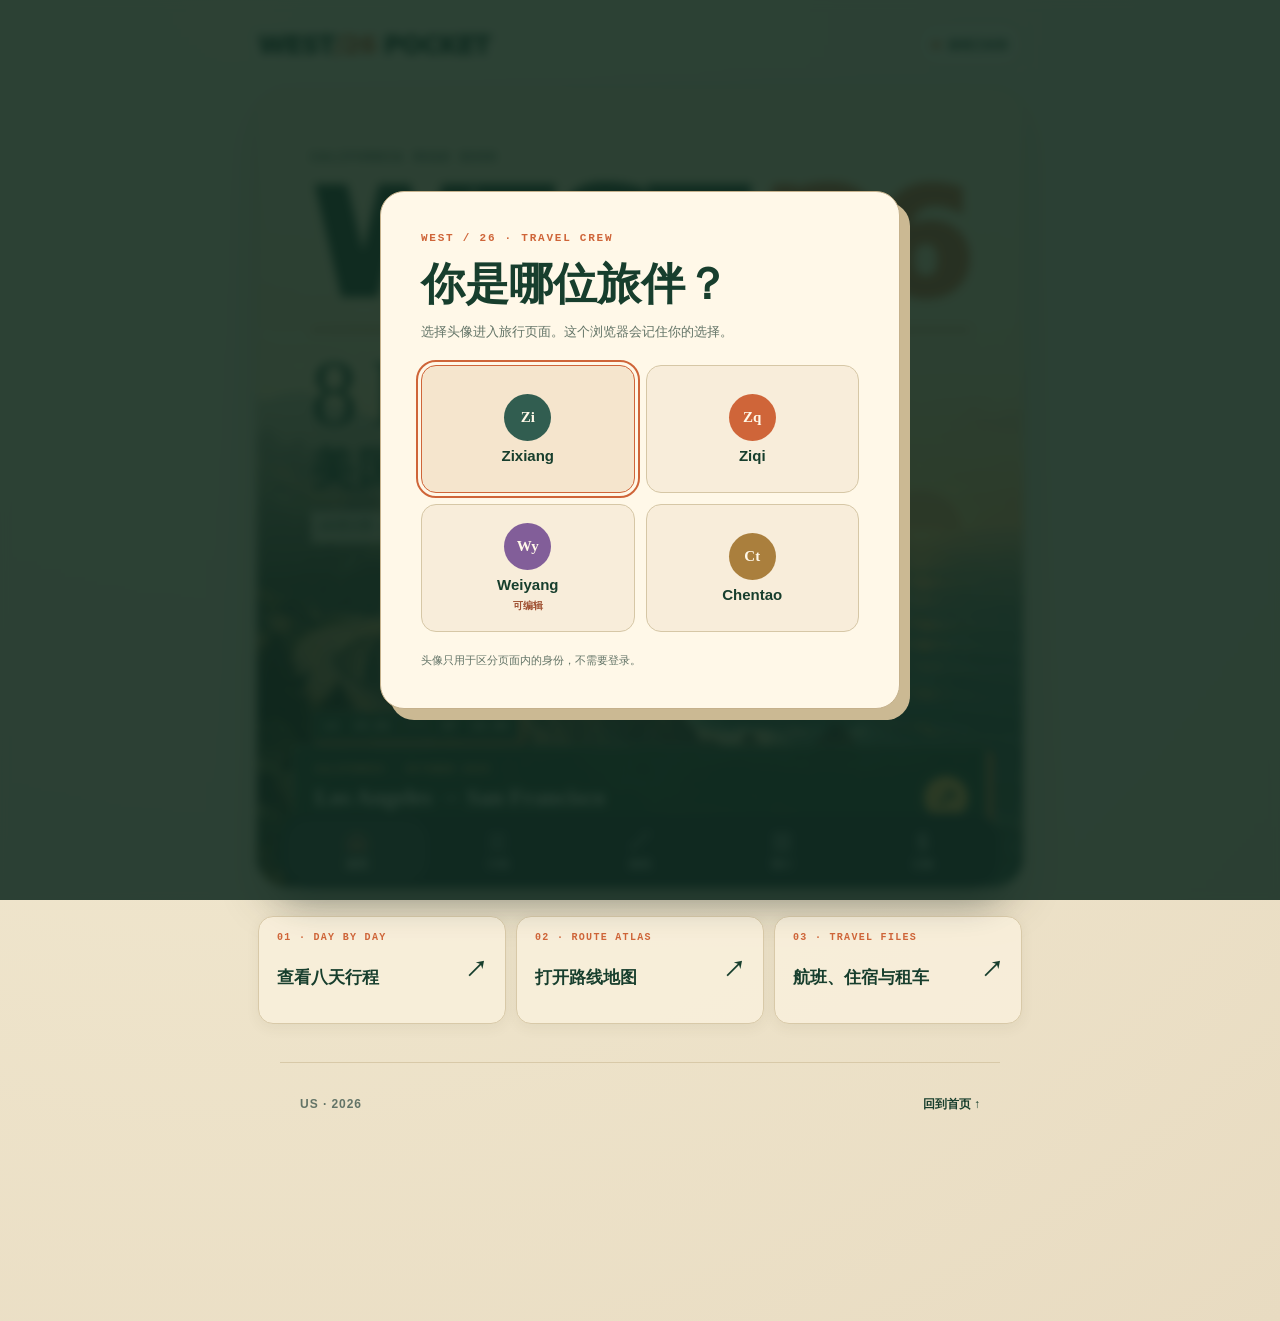
==== commit b180f421: "Prepare crew profiles and D1 shared trip data" ====
--- a/us-westcoast-2026/index.html
+++ b/us-westcoast-2026/index.html
@@ -12,16 +12,33 @@
   <link rel="stylesheet" href="styles.css?v=20260910-3">
   <link rel="stylesheet" href="ledger.css?v=20260910-2">
   <link rel="stylesheet" href="poster-theme.css?v=20260928-3">
-  <link rel="stylesheet" href="unified-theme.css?v=20260928-1">
-  <script src="runtime-storage.js?v=20260910-2" defer></script>
+  <link rel="stylesheet" href="unified-theme.css?v=20260928-5">
+  <script src="travel-profile.js?v=20260928-1" defer></script>
+  <script src="runtime-storage.js?v=20260928-1" defer></script>
   <script src="overview-map.js?v=20260910-2" defer></script>
-  <script src="atlas-ui.js?v=20260928-1" defer></script>
-  <script src="app.js?v=20260928-1" defer></script>
+  <script src="atlas-ui.js?v=20260928-2" defer></script>
+  <script src="app.js?v=20260928-6" defer></script>
+  <script src="itinerary-editor.js?v=20260928-2" defer></script>
   <script src="ticket-pdf-preview.js?v=20260910-2" defer></script>
-  <script src="ledger.js?v=20260928-1" defer></script>
+  <script src="ledger.js?v=20260928-2" defer></script>
   <script src="site-navigation.js?v=20260910-2" defer></script>
 </head>
 <body>
+  <button class="profile-switch" id="profile-switch" type="button" aria-label="切换旅行成员" hidden><span id="profile-switch-initial"></span><span id="profile-switch-name"></span></button>
+  <dialog class="profile-dialog" id="profile-dialog" aria-labelledby="profile-title">
+    <div class="profile-dialog__inner">
+      <p class="profile-kicker">WEST / 26 · TRAVEL CREW</p>
+      <h2 id="profile-title">你是哪位旅伴？</h2>
+      <p>选择头像进入旅行页面。这个浏览器会记住你的选择。</p>
+      <div class="profile-grid">
+        <button type="button" data-profile="Zixiang"><span>Zi</span><strong>Zixiang</strong></button>
+        <button type="button" data-profile="Ziqi"><span>Zq</span><strong>Ziqi</strong></button>
+        <button type="button" data-profile="Weiyang"><span>Wy</span><strong>Weiyang</strong><small>可编辑</small></button>
+        <button type="button" data-profile="Chentao"><span>Ct</span><strong>Chentao</strong></button>
+      </div>
+      <small class="profile-note">头像只用于区分页面内的身份，不需要登录。</small>
+    </div>
+  </dialog>
   <a class="skip-link" id="skip-link" href="#main">跳到主要内容</a>
   <header class="topbar" id="topbar">
     <a class="wordmark" id="wordmark" href="#top" aria-label="返回顶部"></a>
@@ -72,6 +89,15 @@
       <div class="panel-intro"><span>01 / EIGHT DAYS</span><h2>沿着海岸，<br>一天一天走。</h2><p>10 月 2 日至 9 日 · 洛杉矶 → 旧金山</p></div>
       <section class="section itinerary-section" id="itinerary" aria-labelledby="itinerary-title" data-module="itinerary" hidden>
         <div class="section-heading"><div><p class="section-kicker">DAY BY DAY</p><h2 id="itinerary-title">每日行程</h2></div><span class="soft-label" id="day-count"></span></div>
+        <div class="itinerary-tools">
+          <p>行程修改同步给四位旅伴 · 由 Weiyang 编辑</p>
+          <div>
+            <button type="button" id="itinerary-export">导出备份</button>
+            <button type="button" id="itinerary-import">导入备份</button>
+            <button type="button" id="itinerary-reset-all">恢复原始</button>
+          </div>
+          <span id="itinerary-storage-status" role="status" aria-live="polite"></span>
+        </div>
         <div class="timeline" id="timeline"></div>
       </section>
       <section class="section prep-section" id="prep" aria-labelledby="prep-title" data-module="todo" hidden>
@@ -86,7 +112,7 @@
       <section class="section route-section" id="route" aria-labelledby="route-title" data-module="overview" hidden>
         <div class="section-heading"><div><p class="section-kicker">INTERACTIVE ROUTE ATLAS</p><h2 id="route-title">本次旅程</h2></div><span class="soft-label" id="route-day-count"></span></div>
         <div id="route-explorer"></div>
-        <p class="route-caption">底图采用美国人口调查局 2025 年州界数据，地点按实际坐标标注；连线只表达行程顺序。车程为估计值，实时导航与封路情况请以当天信息为准。</p>
+        <p class="route-caption">这张油画地图展示旅行的方向与氛围，地点和距离不按比例。下方车程为估计值；实时导航与封路情况请以当天信息为准。</p>
       </section>
     </div>
 
@@ -139,6 +165,9 @@
     <div class="ticket-dialog__body" id="ticket-dialog-body"></div>
   </dialog>
 
+  <dialog class="itinerary-editor-dialog" id="itinerary-editor-dialog" aria-labelledby="itinerary-editor-title"></dialog>
+  <input id="itinerary-import-file" type="file" accept="application/json,.json" hidden>
+
   <div class="place-map-overlay" id="place-map" hidden>
     <section class="place-map-sheet" role="dialog" aria-modal="true" aria-labelledby="place-map-title">
       <header><h2 id="place-map-title">地点地图</h2><button id="place-map-close" type="button" aria-label="关闭地点地图">关闭</button></header>
--- a/us-westcoast-2026/unified-theme.css
+++ b/us-westcoast-2026/unified-theme.css
@@ -11,6 +11,38 @@
   --terracotta: #cf6539;
   --shadow: 0 15px 38px rgba(55, 49, 26, .13);
 }
+
+/* The crew picker is a lightweight identity label, shared across the trip UI. */
+.profile-switch { position: fixed; z-index: 90; top: max(12px, env(safe-area-inset-top)); right: 14px; min-height: 38px; padding: 4px 11px 4px 4px; display: flex; align-items: center; gap: 7px; border: 1px solid #d0bc94; border-radius: 99px; color: #173e2d; background: #fff8e8ed; box-shadow: 0 3px 12px #3c352629; font-size: 11px; font-weight: 800; cursor: pointer; }
+.profile-switch[hidden] { display: none; }
+.profile-switch span:first-child { width: 29px; height: 29px; display: grid; place-items: center; border-radius: 50%; color: #fff8e8; background: #315d50; font-size: 10px; }
+.profile-dialog { width: min(92vw, 520px); max-height: min(88dvh, 700px); padding: 0; border: 1px solid #c5b18c; border-radius: 24px; color: #173e2d; background: #fff8e8; box-shadow: 10px 11px 0 #cbb993; }
+.profile-dialog::backdrop { background: #10291fe0; backdrop-filter: blur(5px); }
+.profile-dialog__inner { padding: clamp(26px, 7vw, 40px); }
+.profile-kicker { margin: 0 0 15px; color: #cf6539; font: 800 11px/1.2 ui-monospace, Menlo, monospace; letter-spacing: .16em; }
+.profile-dialog h2 { margin: 0; color: #173e2d; font: 700 clamp(30px, 8vw, 44px)/1.13 Georgia, "Songti SC", serif; }
+.profile-dialog h2 + p { margin: 12px 0 22px; color: #637467; font-size: 13px; line-height: 1.6; }
+.profile-grid { display: grid; grid-template-columns: repeat(2, minmax(0, 1fr)); gap: 11px; }
+.profile-grid button { min-height: 128px; padding: 16px 10px; display: flex; flex-direction: column; align-items: center; justify-content: center; gap: 6px; border: 1px solid #d6c7a6; border-radius: 15px; color: #173e2d; background: #f8edda; cursor: pointer; }
+.profile-grid button:hover, .profile-grid button:focus-visible { border-color: #cf6539; outline-color: #cf6539; background: #f5e5cd; }
+.profile-grid button span { width: 47px; height: 47px; display: grid; place-items: center; border-radius: 50%; color: #fff8e8; background: #315d50; font: 750 15px/1 Georgia, serif; }
+.profile-grid button:nth-child(2) span { background: #cf6539; }
+.profile-grid button:nth-child(3) span { background: #825e99; }
+.profile-grid button:nth-child(4) span { background: #aa7f3d; }
+.profile-grid strong { font-size: 15px; }
+.profile-grid small { color: #a05233; font-size: 10px; font-weight: 800; }
+.profile-note { display: block; margin-top: 20px; color: #637467; font-size: 11px; line-height: 1.5; }
+.ledger-bill-note-static { margin: 0; color: #637467; font-size: 12px; line-height: 1.5; }
+html[data-can-edit="false"] .day-edit-actions,
+html[data-can-edit="false"] .itinerary-tools > div,
+html[data-can-edit="false"] .ledger-entry-card,
+html[data-can-edit="false"] .ledger-row-actions,
+html[data-can-edit="false"] .ledger-add-person,
+html[data-can-edit="false"] .ledger-members-strip-heading [data-ledger-action="open-members"],
+html[data-can-edit="false"] .ledger-header-actions,
+html[data-can-edit="false"] .ledger-bill-note-trigger { display: none !important; }
+html[data-can-edit="false"] [data-ledger-action]:not([data-ledger-action="set-tab"]) { display: none !important; }
+html[data-can-edit="false"] .schedule-ticket input { pointer-events: none; }
 html { background: var(--paper); }
 body, body[data-active-view="ledger"] {
   color: var(--ink);
@@ -118,6 +150,39 @@
 .atlas-links { display: flex; gap: 16px; flex-wrap: wrap; margin-top: 18px; }
 .atlas-links a { color: #275b49; font-size: 12px; text-decoration-thickness: 1px; text-underline-offset: 3px; }
 
+/* The painted plate is shown whole on phones; the enlarged dialog keeps full-size labels. */
+.atlas-map-frame { border-color: #b9a880; background: #315d59; box-shadow: 5px 6px 0 #d3c39f; }
+.atlas-map-scroll { overflow: hidden; }
+.atlas-svg { width: 100%; min-width: 0; }
+.atlas-image-wash { fill: #f8e9c7; opacity: .035; pointer-events: none; }
+.atlas-water { fill: #f6e6bd; font: italic 600 42px/1 Georgia, serif; letter-spacing: .18em; paint-order: stroke; stroke: #19454c; stroke-width: 2; }
+.atlas-water-small { font-size: 29px; letter-spacing: .27em; }
+.atlas-state { fill: #f7e9c6; font: 750 21px/1 Georgia, serif; letter-spacing: .18em; paint-order: stroke; stroke: #5b5c3e; stroke-width: 2; }
+.atlas-credit { fill: #fff0cf; font: 800 11px/1 ui-monospace, monospace; letter-spacing: .13em; paint-order: stroke; stroke: #1a4547; stroke-width: 3; }
+.atlas-track-under { fill: none; stroke: #153d32; stroke-width: 13; stroke-linecap: round; stroke-linejoin: round; opacity: .86; }
+.atlas-track { fill: none; stroke: #f3b452; stroke-width: 5; stroke-linecap: round; stroke-linejoin: round; filter: drop-shadow(0 2px 1px #173e2d7a); }
+.atlas-track-under.is-muted { stroke-width: 9; stroke-dasharray: 8 11; opacity: .38; }
+.atlas-track.is-muted { stroke: #fff0ca; stroke-width: 3; stroke-dasharray: 8 11; opacity: .75; }
+.atlas-track-under.is-active { stroke-width: 15; opacity: .93; }
+.atlas-track.is-active { stroke: #f1a849; stroke-width: 6; stroke-dasharray: none; opacity: 1; }
+.atlas-stop.is-muted { opacity: .65; }
+.atlas-stop-halo { fill: #f4b055; opacity: .27; }
+.atlas-stop-ring { fill: #fbefcf; stroke: #bd592e; stroke-width: 3.5; }
+.atlas-stop-core { fill: #bd592e; }
+.atlas-stop-card { fill: #173e2d; stroke: #e6b977; stroke-width: 1.4; filter: drop-shadow(3px 4px 2px #183a327a); }
+.atlas-stop-en { fill: #fff2d7; font: 800 13px/1 Arial, sans-serif; letter-spacing: .09em; stroke: none; }
+.atlas-stop-zh { fill: #f1bd79; font: 700 15px/1 "Songti SC", sans-serif; stroke: none; }
+.atlas-stop:hover .atlas-stop-card, .atlas-stop:focus .atlas-stop-card { fill: #a84f2e; }
+.atlas-map-footer { color: #345448; background: #f6e8ca; line-height: 1.4; }
+.atlas-map-footer span { min-width: 0; }
+.atlas-stop-key { display: flex; gap: 7px; overflow-x: auto; margin-top: 17px; padding: 2px 1px 6px; scrollbar-width: thin; }
+.atlas-stop-key a { flex: 0 0 auto; min-height: 37px; display: inline-flex; align-items: center; gap: 6px; padding: 0 11px; border: 1px solid var(--line); border-radius: 999px; color: var(--forest); background: #fff7e5; text-decoration: none; font-size: 12px; font-weight: 750; white-space: nowrap; }
+.atlas-stop-key a.is-muted { opacity: .63; }
+.atlas-stop-key a small { color: var(--terracotta); font: 800 10px/1 ui-monospace, monospace; }
+.atlas-stop-key a span { color: var(--terracotta); font-size: 14px; }
+.atlas-stop-key a:hover { border-color: var(--terracotta); }
+.map-dialog .atlas-svg { width: 100%; min-width: 700px; }
+
 /* Accounting uses the same paper, ink and card treatment. */
 .ledger-view, body[data-active-view="ledger"] .ledger-view { background: transparent; }
 .ledger-app { color: var(--ink); }
@@ -151,6 +216,56 @@
 .ledger-confirm-dialog { border-color: var(--line); background: #fff8e8; }
 .ledger-confirm-actions button { background: #fffcf2; }
 
+/* Local itinerary editing follows the same paper-card language. */
+.itinerary-tools { display: flex; flex-wrap: wrap; align-items: center; gap: 9px 14px; margin: 0 0 24px; padding: 13px 0 16px; border-top: 1px solid var(--line); border-bottom: 1px solid var(--line); }
+.itinerary-tools p { flex: 1 1 210px; margin: 0; color: var(--muted); font-size: 11px; line-height: 1.5; }
+.itinerary-tools > div { display: flex; flex-wrap: wrap; gap: 6px; }
+.itinerary-tools button, .day-edit-actions button { min-height: 35px; padding: 0 10px; border: 1px solid #bfc5a9; border-radius: 9px; color: var(--forest); background: #fff8e8; cursor: pointer; font-size: 11px; font-weight: 750; }
+.itinerary-tools button:hover, .day-edit-actions button:hover { border-color: var(--terracotta); }
+#itinerary-storage-status { flex: 1 0 100%; color: #426651; font-size: 11px; line-height: 1.4; }
+#itinerary-storage-status:empty { display: none; }
+.day-edit-actions { display: flex; justify-content: flex-end; margin: 0 0 16px; }
+.day-edit-actions button { border-color: var(--forest); color: #fff3d9; background: var(--forest); }
+.schedule-link-pair { display: inline-flex; align-items: center; gap: 5px; }
+.schedule-map-link, .schedule-xhs-link { min-height: 32px; padding: 6px 10px; display: inline-flex; align-items: center; border: 1px solid #aebda8; border-radius: 999px; color: var(--forest); background: #edf0df; text-decoration: none; font-size: 11px; font-weight: 750; line-height: 1.2; cursor: pointer; }
+.schedule-xhs-link { border-color: #dfb49d; color: #a34e35; background: #f8e8da; }
+.schedule-map-link:hover, .schedule-xhs-link:hover { border-color: currentColor; }
+.itinerary-editor-dialog { width: min(calc(100% - 24px), 700px); max-height: min(91dvh, 900px); margin: auto; padding: 0; border: 1px solid #bda983; border-radius: 20px; color: var(--ink); background: #fff8e8; box-shadow: 0 28px 70px #22352d55; }
+.itinerary-editor-dialog::backdrop { background: #13251d9c; backdrop-filter: blur(3px); }
+.itinerary-editor-dialog form { display: flex; flex-direction: column; max-height: min(91dvh, 900px); }
+.itinerary-editor-head { flex: 0 0 auto; display: flex; align-items: flex-start; justify-content: space-between; gap: 12px; padding: 22px 22px 17px; border-bottom: 2px solid var(--forest); }
+.itinerary-editor-head small { color: var(--terracotta); font: 800 11px/1.3 ui-monospace, monospace; letter-spacing: .1em; }
+.itinerary-editor-head h2 { margin: 5px 0 0; color: var(--forest); font: 700 29px/1.1 Georgia, "Songti SC", serif; }
+.itinerary-editor-head > button { width: 36px; height: 36px; flex: 0 0 36px; border: 1px solid var(--line); border-radius: 50%; color: var(--forest); background: #f6ead2; cursor: pointer; font-size: 24px; line-height: 1; }
+.itinerary-editor-body { min-height: 0; padding: 19px 22px 24px; overflow-y: auto; overscroll-behavior: contain; }
+.itinerary-editor-hint { margin: 0 0 18px; color: var(--muted); font-size: 11px; line-height: 1.5; }
+.itinerary-editor-field, .itinerary-edit-fields label { display: grid; gap: 6px; color: var(--forest); font-size: 12px; font-weight: 750; }
+.itinerary-editor-field + .itinerary-editor-field { margin-top: 15px; }
+.itinerary-editor-dialog input, .itinerary-editor-dialog textarea { width: 100%; min-width: 0; min-height: 42px; padding: 10px 12px; border: 1px solid #cdbf9f; border-radius: 10px; outline: 0; color: var(--ink); background: #fffdf4; font: 500 13px/1.5 -apple-system, BlinkMacSystemFont, "PingFang SC", sans-serif; }
+.itinerary-editor-dialog textarea { resize: vertical; }
+.itinerary-editor-dialog input:focus, .itinerary-editor-dialog textarea:focus { border-color: var(--forest); box-shadow: 0 0 0 3px #315d5026; }
+.itinerary-editor-subhead { display: flex; align-items: center; justify-content: space-between; gap: 10px; margin: 25px 0 10px; padding-top: 14px; border-top: 1px solid var(--line); }
+.itinerary-editor-subhead h3 { margin: 0; color: var(--forest); font: 700 20px/1.2 Georgia, "Songti SC", serif; }
+.itinerary-editor-subhead button { min-height: 34px; padding: 0 10px; border: 1px solid var(--forest); border-radius: 9px; color: var(--forest); background: #e9ecdb; cursor: pointer; font-size: 11px; font-weight: 750; }
+.itinerary-edit-rows { display: grid; gap: 10px; margin-bottom: 22px; }
+.itinerary-edit-row { padding: 14px; border: 1px solid var(--line); border-radius: 13px; background: #f9efda; }
+.itinerary-edit-row-head { display: flex; align-items: center; justify-content: space-between; gap: 8px; margin-bottom: 12px; }
+.itinerary-edit-index { color: var(--terracotta); font: 800 11px/1 ui-monospace, monospace; letter-spacing: .08em; }
+.itinerary-edit-row-head > div { display: flex; gap: 5px; }
+.itinerary-edit-row-head button { min-width: 29px; min-height: 29px; padding: 0 6px; border: 1px solid #d2c2a1; border-radius: 7px; color: var(--forest); background: #fff8e8; cursor: pointer; font-size: 12px; }
+.itinerary-edit-row-head [data-edit-remove] { color: #9a4b31; }
+.itinerary-edit-fields { display: grid; grid-template-columns: minmax(78px, .32fr) minmax(0, 1fr); gap: 11px; }
+.itinerary-edit-fields label:nth-child(2) { grid-column: 2; }
+.itinerary-edit-fields label:nth-child(3) { grid-column: 1 / -1; }
+.itinerary-editor-foot { flex: 0 0 auto; display: grid; grid-template-columns: 1fr auto; align-items: center; gap: 8px 12px; padding: 13px 22px calc(14px + var(--safe-bottom)); border-top: 1px solid var(--line); background: #fff8e8; }
+.itinerary-editor-foot > button { justify-self: start; min-height: 36px; padding: 0; border: 0; color: #9a4b31; background: transparent; cursor: pointer; font-size: 11px; font-weight: 750; }
+.itinerary-editor-foot > button:disabled { opacity: .4; cursor: default; }
+.itinerary-editor-foot > span { grid-column: 1 / -1; grid-row: 2; min-height: 0; color: #a34832; font-size: 11px; }
+.itinerary-editor-foot > span:empty { display: none; }
+.itinerary-editor-foot > div { grid-column: 2; grid-row: 1; display: flex; gap: 8px; }
+.itinerary-editor-foot > div button { min-height: 39px; padding: 0 13px; border: 1px solid var(--line); border-radius: 9px; color: var(--forest); background: #f6ead2; cursor: pointer; font-size: 12px; font-weight: 750; }
+.itinerary-editor-foot > div button[type="submit"] { border-color: var(--forest); color: #fff8e8; background: var(--forest); }
+
 .bottom-tabs { border-color: #294037; background: #132b2d; }
 .bottom-tabs a { color: #b0bbb4; }
 .bottom-tabs a[aria-current="page"] { color: #fff5df; background: #263e3c; }
@@ -166,4 +281,7 @@
   .hero__days { font-size: 12.6vw; }
   .hero__map-stamp { bottom: 136px; font-size: 10px; }
   .atlas-story-heading small { max-width: 104px; text-align: right; }
-}
+  .itinerary-editor-head, .itinerary-editor-body, .itinerary-editor-foot { padding-inline: 15px; }
+  .itinerary-edit-fields { grid-template-columns: 1fr; }
+  .itinerary-edit-fields label:nth-child(2), .itinerary-edit-fields label:nth-child(3) { grid-column: 1; }
+}
